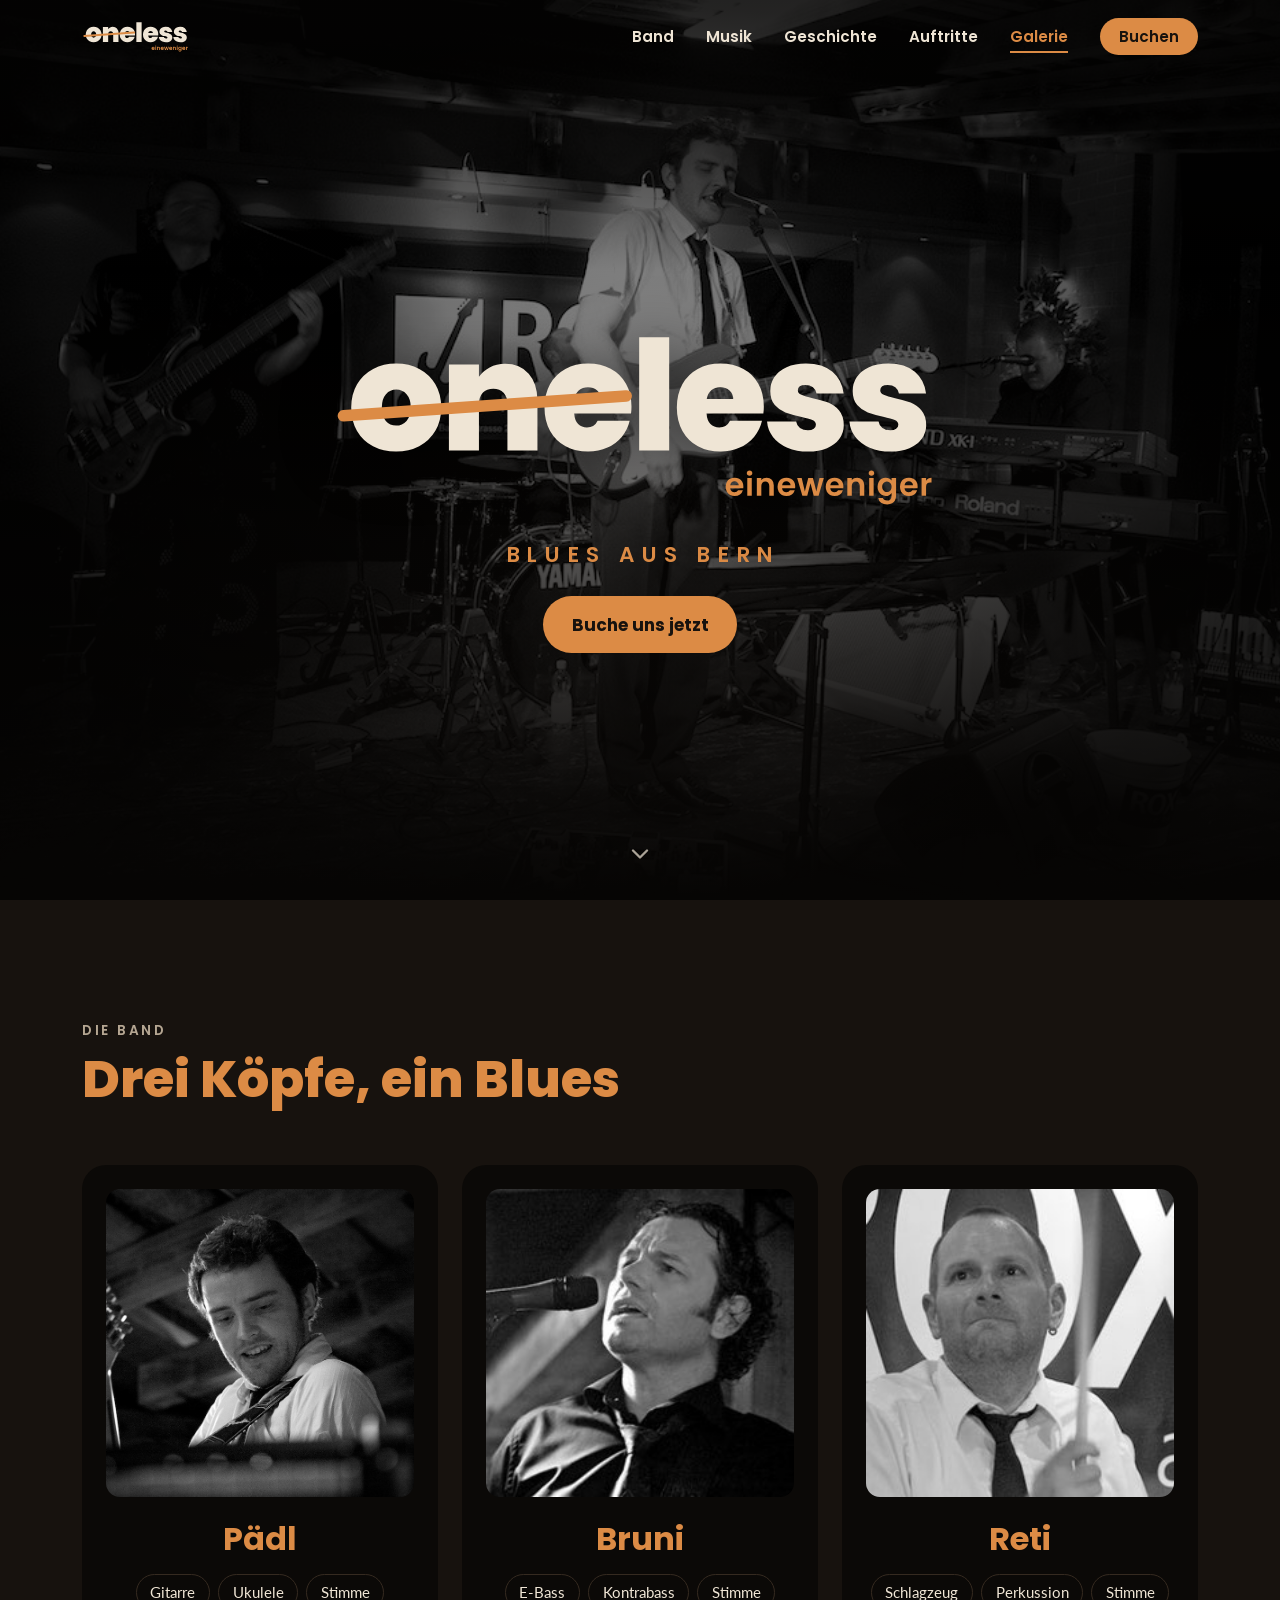
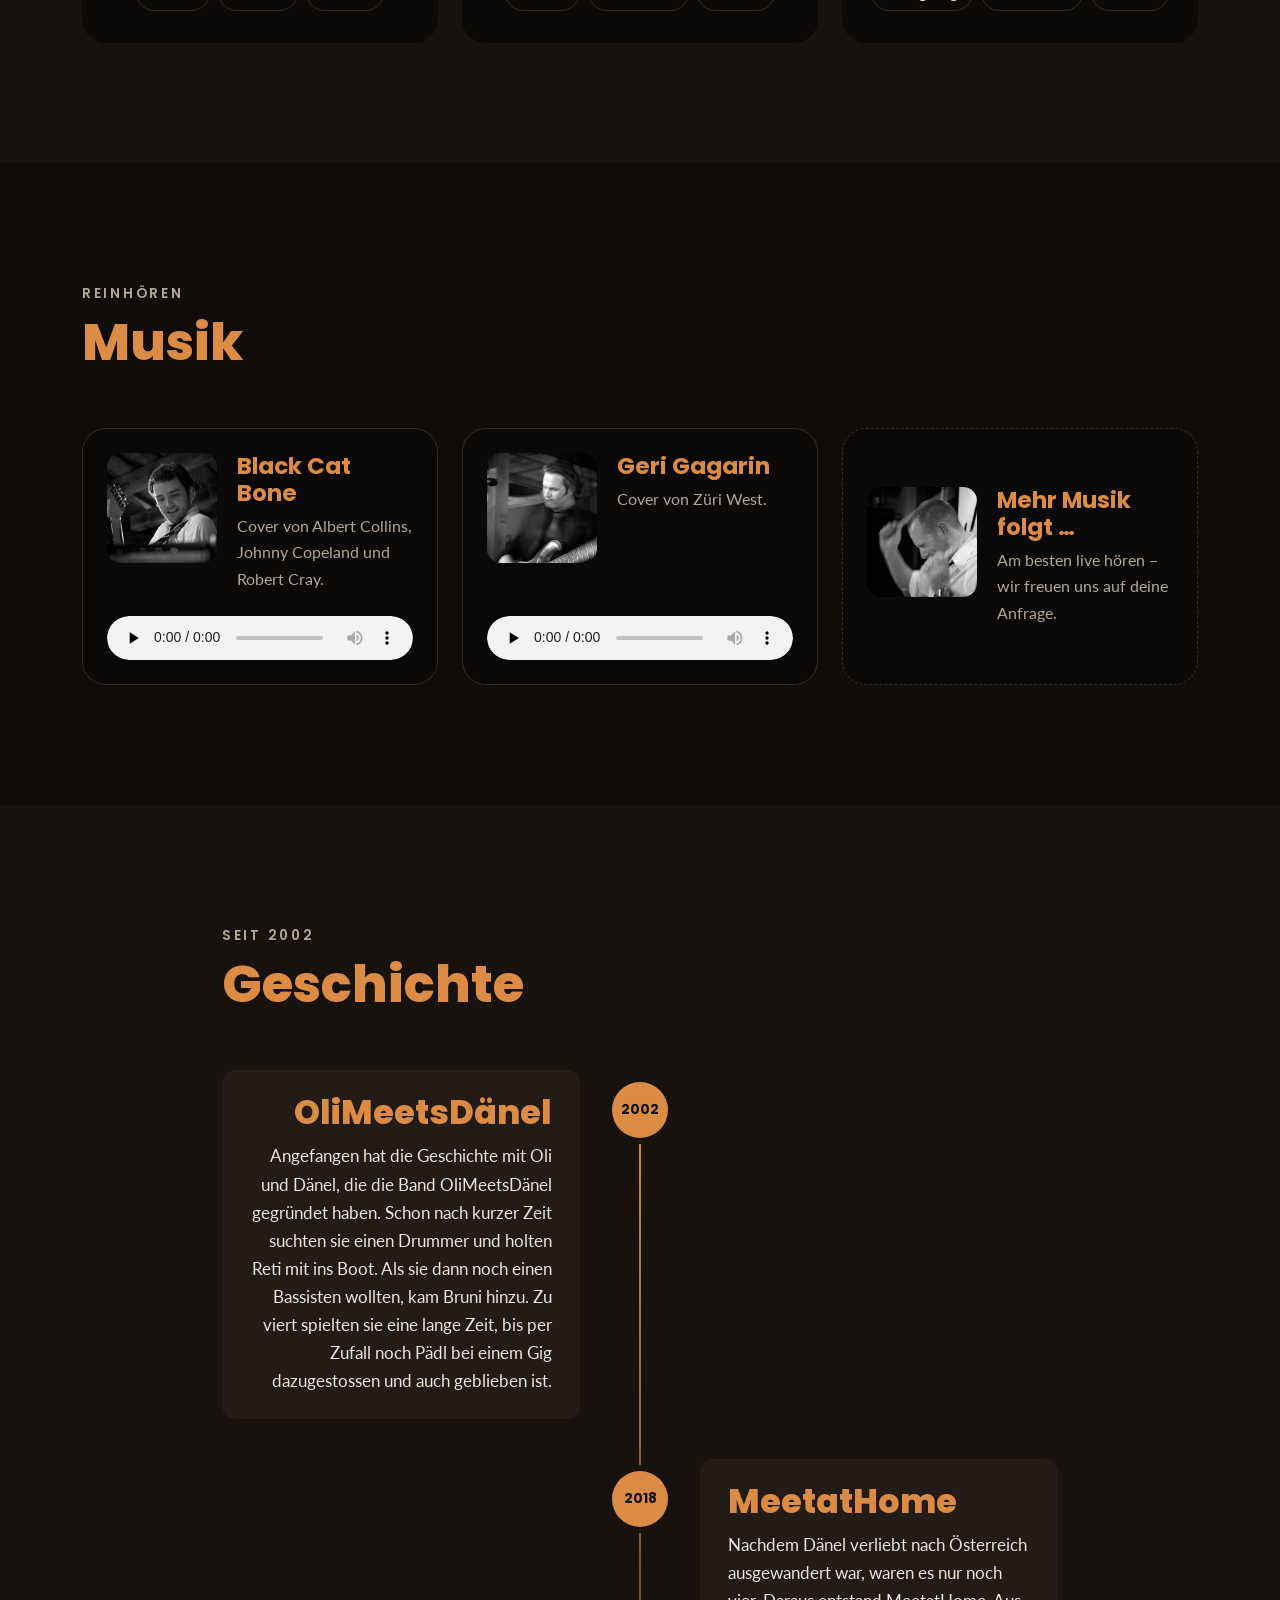
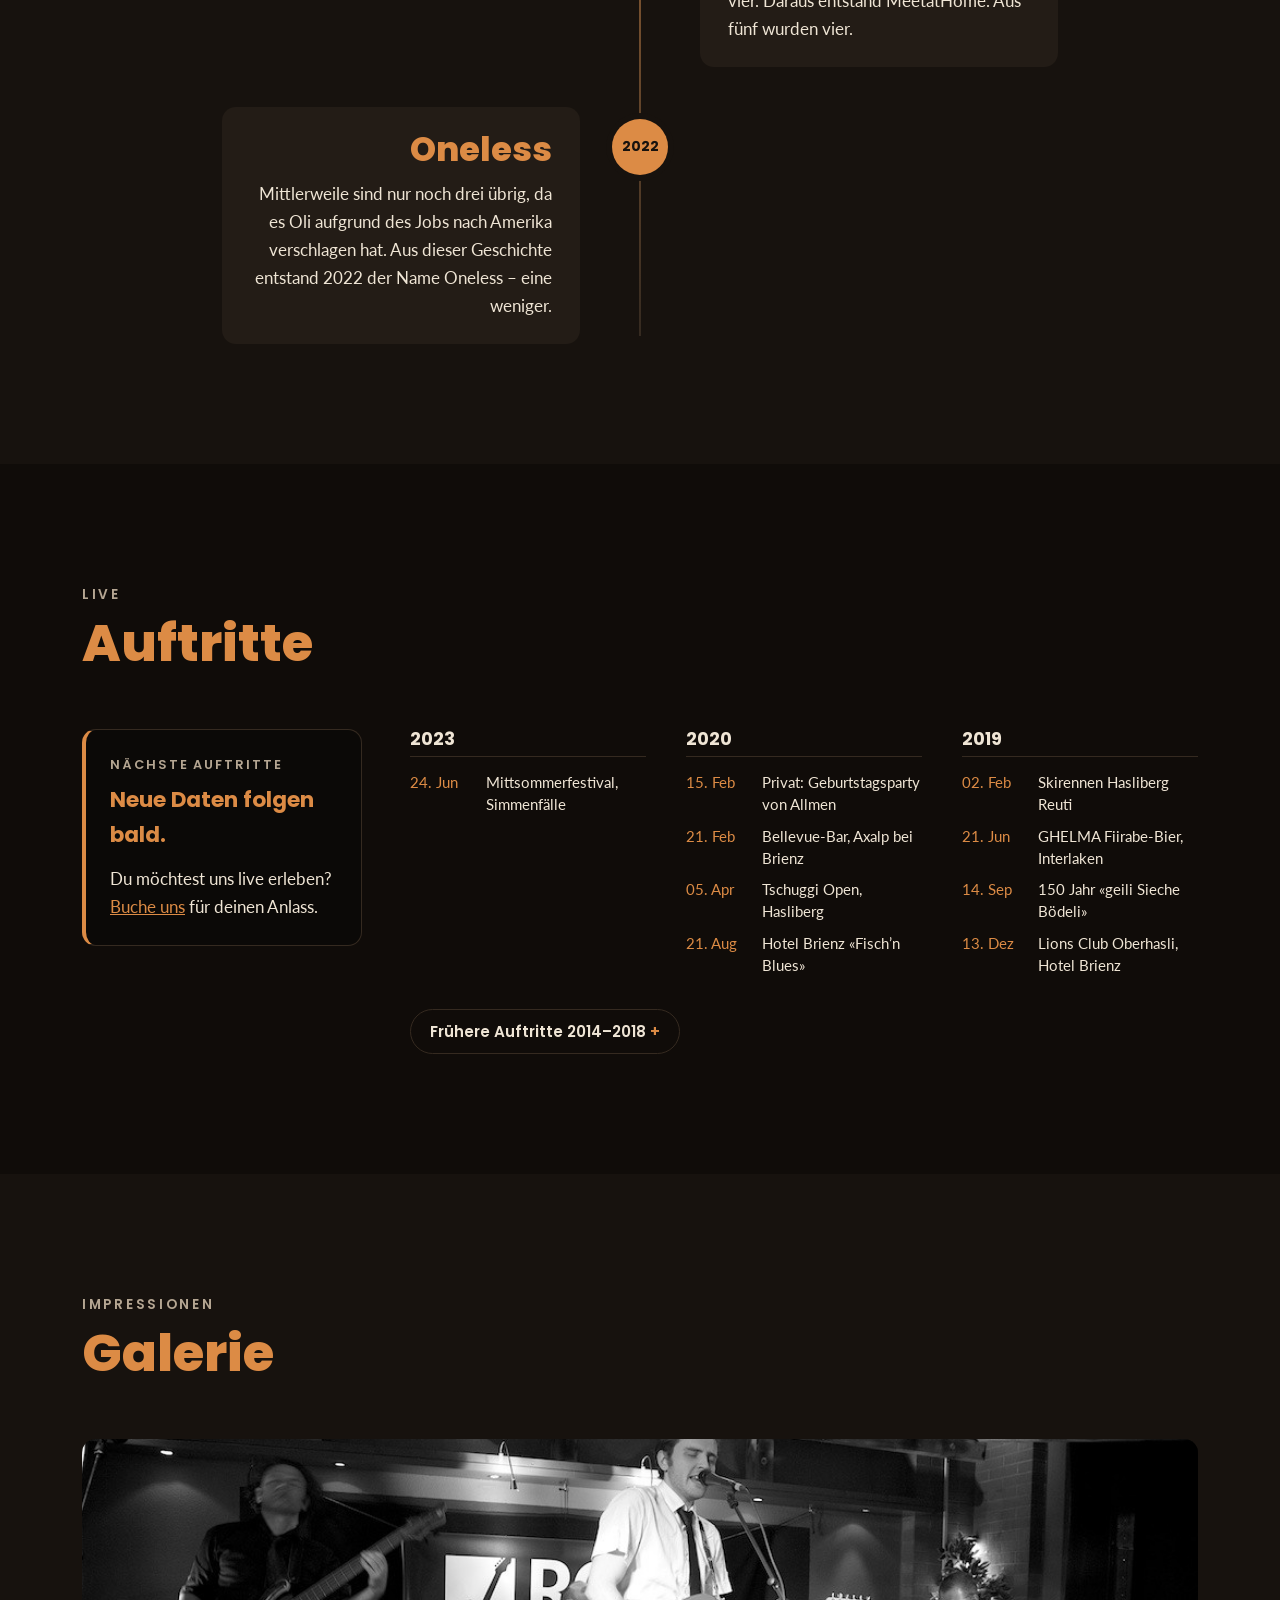
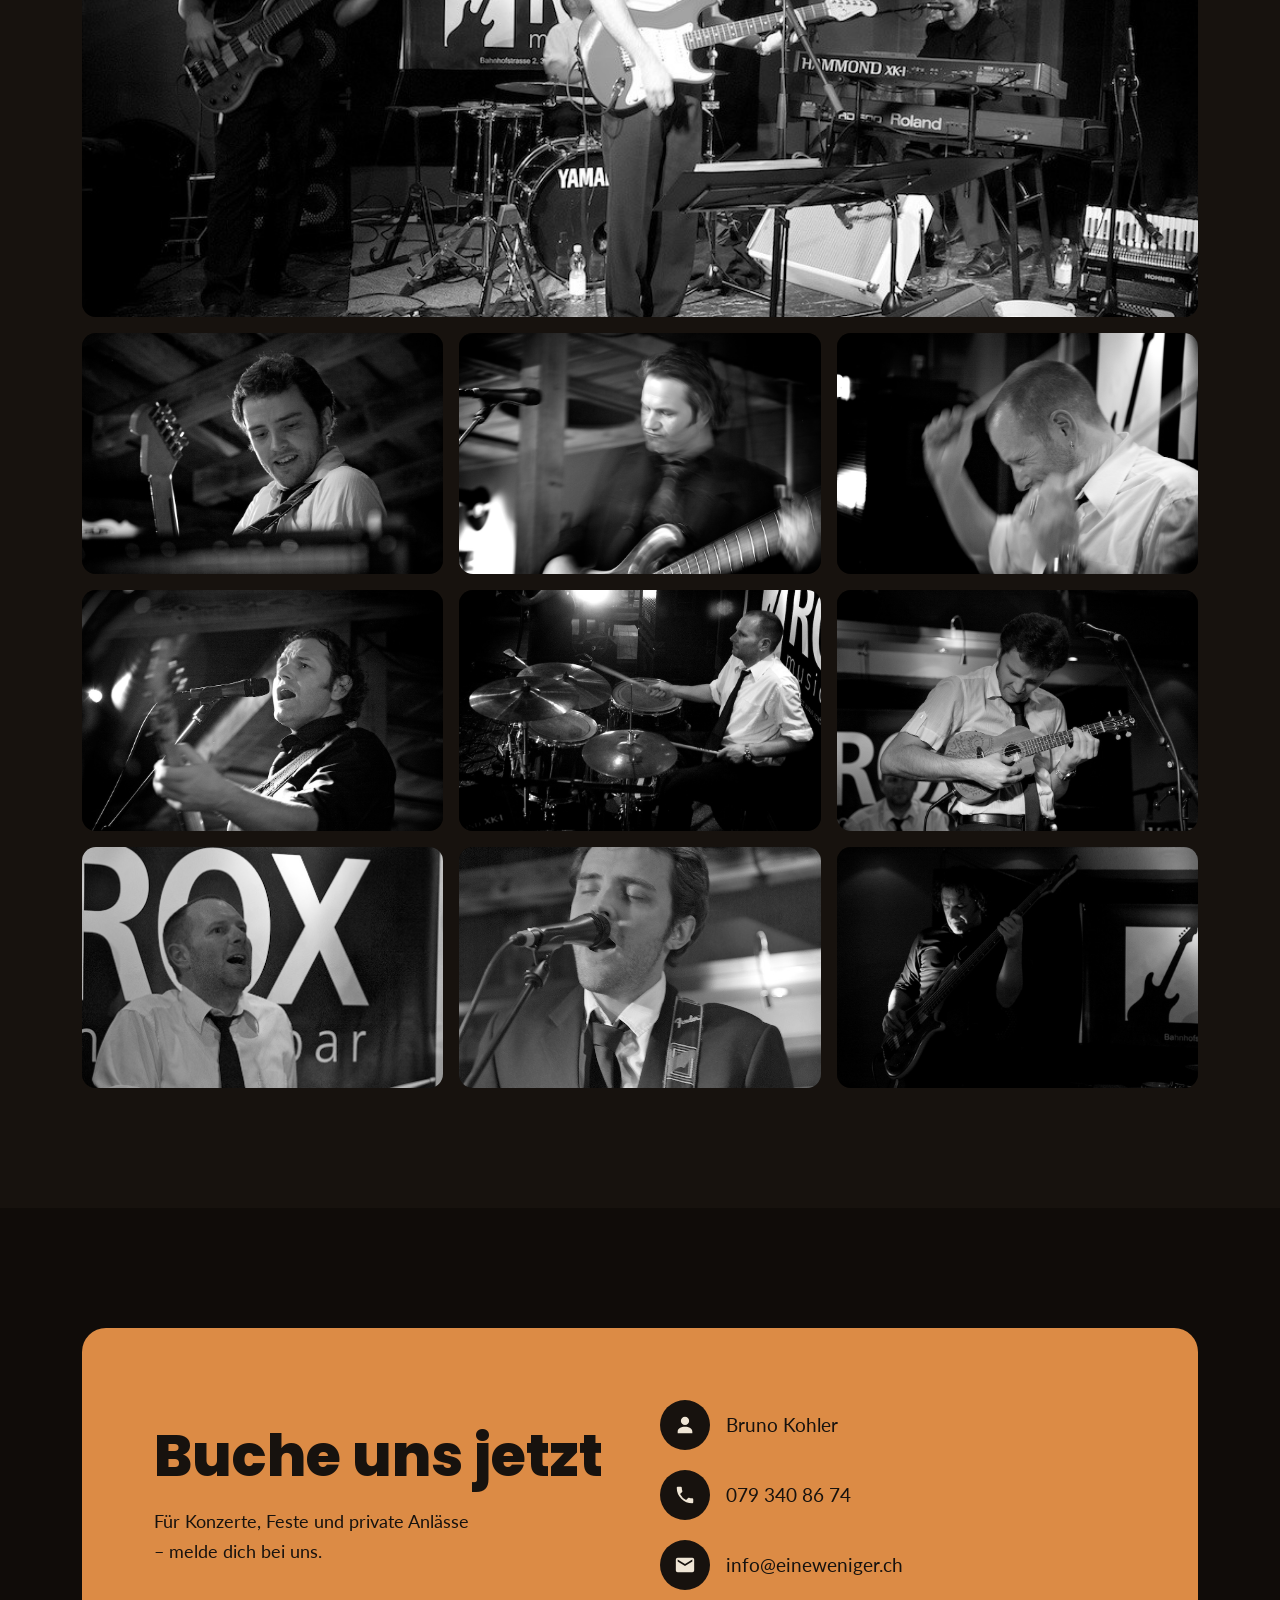
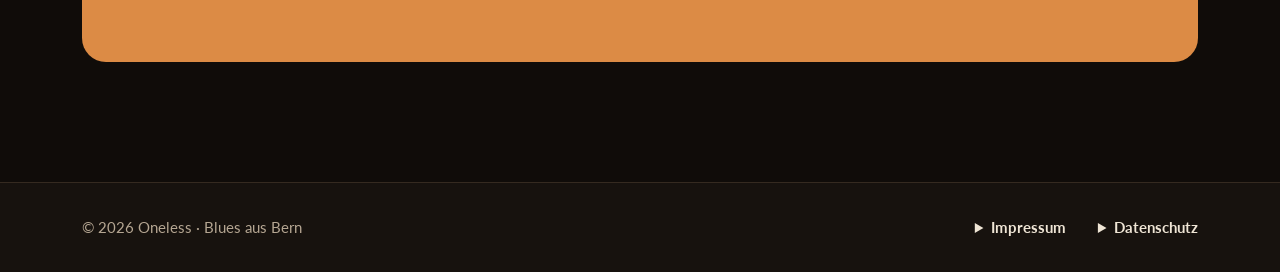
==== index.html @ a75dccfb "V1 new onepager eineweniger.ch website" ====
<!doctype html>
<html lang="de-CH">
<head>
  <meta charset="utf-8">
  <meta name="viewport" content="width=device-width, initial-scale=1">
  <title>Oneless – Bluesband aus Bern</title>
  <meta name="description" content="Oneless ist eine Bluesband aus Bern: Pädl (Gitarre), Bruni (Bass) und Reti (Schlagzeug). Jetzt für Konzerte und Anlässe buchen.">
  <meta name="theme-color" content="#17120e">
  <link rel="canonical" href="https://eineweniger.ch/">
  <link rel="icon" href="favicon.svg" type="image/svg+xml">

  <meta property="og:type" content="website">
  <meta property="og:title" content="Oneless – Bluesband aus Bern">
  <meta property="og:description" content="Blues aus Bern mit Pädl, Bruni und Reti.">
  <meta property="og:url" content="https://eineweniger.ch/">
  <meta property="og:image" content="https://eineweniger.ch/assets/img/band.jpg">
  <meta property="og:locale" content="de_CH">

  <link rel="preconnect" href="https://fonts.googleapis.com">
  <link rel="preconnect" href="https://fonts.gstatic.com" crossorigin>
  <link href="https://fonts.googleapis.com/css2?family=Lato:wght@400;700&family=Poppins:wght@600;700;800&display=swap" rel="stylesheet">
  <link rel="stylesheet" href="assets/css/style.css">
  <script>document.documentElement.classList.add("js")</script>

  <script type="application/ld+json">
  {
    "@context": "https://schema.org",
    "@type": "MusicGroup",
    "name": "Oneless",
    "url": "https://eineweniger.ch/",
    "image": "https://eineweniger.ch/assets/img/band.jpg",
    "genre": "Blues",
    "foundingDate": "2022",
    "foundingLocation": { "@type": "Place", "name": "Bern, Schweiz" },
    "email": "info@eineweniger.ch",
    "telephone": "+41793408674",
    "member": [
      { "@type": "Person", "name": "Pädl" },
      { "@type": "Person", "name": "Bruni" },
      { "@type": "Person", "name": "Reti" }
    ]
  }
  </script>
</head>
<body>
  <a class="skip-link" href="#main">Zum Inhalt springen</a>

  <header class="site-header" id="top">
    <nav class="nav container" aria-label="Hauptnavigation">
      <a class="nav__brand" href="#top" aria-label="Oneless – zum Seitenanfang">
        <img src="assets/img/logo.svg" alt="Oneless" width="850" height="266">
      </a>
      <button class="nav__toggle" type="button" aria-expanded="false" aria-controls="nav-menu">
        <span class="visually-hidden">Menü</span>
        <span class="nav__burger" aria-hidden="true"></span>
      </button>
      <ul class="nav__menu" id="nav-menu">
        <li><a href="#band">Band</a></li>
        <li><a href="#musik">Musik</a></li>
        <li><a href="#geschichte">Geschichte</a></li>
        <li><a href="#auftritte">Auftritte</a></li>
        <li><a href="#galerie">Galerie</a></li>
        <li><a class="nav__cta" href="#kontakt">Buchen</a></li>
      </ul>
    </nav>
  </header>

  <main id="main">
    <!-- Hero -->
    <section class="hero" aria-label="Willkommen">
      <img class="hero__bg" src="assets/img/band.jpg" alt="" width="1024" height="683" fetchpriority="high">
      <div class="hero__content container">
        <h1 class="hero__title">
          <img src="assets/img/logo.svg" alt="Oneless" width="850" height="266">
        </h1>
        <p class="hero__tagline">Blues aus Bern</p>
        <a class="btn" href="#kontakt">Buche uns jetzt</a>
      </div>
      <a class="hero__scroll" href="#band" aria-label="Weiter zur Band">
        <svg viewBox="0 0 24 24" width="28" height="28" aria-hidden="true"><path d="M6 9l6 6 6-6" fill="none" stroke="currentColor" stroke-width="2" stroke-linecap="round" stroke-linejoin="round"/></svg>
      </a>
    </section>

    <!-- Band -->
    <section class="section" id="band">
      <div class="container">
        <p class="eyebrow">Die Band</p>
        <h2 class="section__title">Drei Köpfe, ein Blues</h2>
        <div class="members">
          <article class="member reveal">
            <img src="assets/img/paedl.jpg" alt="Pädl an der Gitarre" width="683" height="683" loading="lazy">
            <div class="member__body">
              <h3>Pädl</h3>
              <ul class="tags">
                <li>Gitarre</li>
                <li>Ukulele</li>
                <li>Stimme</li>
              </ul>
            </div>
          </article>
          <article class="member reveal">
            <img src="assets/img/bruni.jpg" alt="Bruni am Mikrofon" width="230" height="230" loading="lazy">
            <div class="member__body">
              <h3>Bruni</h3>
              <ul class="tags">
                <li>E-Bass</li>
                <li>Kontrabass</li>
                <li>Stimme</li>
              </ul>
            </div>
          </article>
          <article class="member reveal">
            <img src="assets/img/reti.jpg" alt="Reti mit Drumsticks" width="230" height="230" loading="lazy">
            <div class="member__body">
              <h3>Reti</h3>
              <ul class="tags">
                <li>Schlagzeug</li>
                <li>Perkussion</li>
                <li>Stimme</li>
              </ul>
            </div>
          </article>
        </div>
      </div>
    </section>

    <!-- Musik -->
    <section class="section section--alt" id="musik">
      <div class="container">
        <p class="eyebrow">Reinhören</p>
        <h2 class="section__title">Musik</h2>
        <div class="songs">
          <article class="song reveal">
            <div class="song__head">
              <img src="assets/img/paedl-live.jpg" alt="" width="1024" height="683" loading="lazy">
              <div>
                <h3>Black Cat Bone</h3>
                <p>Cover von Albert Collins, Johnny Copeland und Robert Cray.</p>
              </div>
            </div>
            <audio controls preload="none" src="assets/audio/black-cat-bone.mp3">
              Dein Browser unterstützt keine Audio-Wiedergabe.
            </audio>
          </article>
          <article class="song reveal">
            <div class="song__head">
              <img src="assets/img/bruni-live.jpg" alt="" width="1024" height="683" loading="lazy">
              <div>
                <h3>Geri Gagarin</h3>
                <p>Cover von Züri West.</p>
              </div>
            </div>
            <audio controls preload="none" src="assets/audio/geri-gagarin.mp3">
              Dein Browser unterstützt keine Audio-Wiedergabe.
            </audio>
          </article>
          <article class="song song--soon reveal">
            <div class="song__head">
              <img src="assets/img/reti-live.jpg" alt="" width="1024" height="683" loading="lazy">
              <div>
                <h3>Mehr Musik folgt …</h3>
                <p>Am besten live hören – wir freuen uns auf deine Anfrage.</p>
              </div>
            </div>
          </article>
        </div>
      </div>
    </section>

    <!-- Geschichte -->
    <section class="section" id="geschichte">
      <div class="container container--narrow">
        <p class="eyebrow">Seit 2002</p>
        <h2 class="section__title">Geschichte</h2>
        <ol class="timeline">
          <li class="timeline__item reveal">
            <span class="timeline__year">2002</span>
            <div class="timeline__card">
              <h3>OliMeetsDänel</h3>
              <p>Angefangen hat die Geschichte mit Oli und Dänel, die die Band OliMeetsDänel gegründet haben. Schon nach kurzer Zeit suchten sie einen Drummer und holten Reti mit ins Boot. Als sie dann noch einen Bassisten wollten, kam Bruni hinzu. Zu viert spielten sie eine lange Zeit, bis per Zufall noch Pädl bei einem Gig dazugestossen und auch geblieben ist.</p>
            </div>
          </li>
          <li class="timeline__item reveal">
            <span class="timeline__year">2018</span>
            <div class="timeline__card">
              <h3>MeetatHome</h3>
              <p>Nachdem Dänel verliebt nach Österreich ausgewandert war, waren es nur noch vier. Daraus entstand MeetatHome. Aus fünf wurden vier.</p>
            </div>
          </li>
          <li class="timeline__item reveal">
            <span class="timeline__year">2022</span>
            <div class="timeline__card">
              <h3>Oneless</h3>
              <p>Mittlerweile sind nur noch drei übrig, da es Oli aufgrund des Jobs nach Amerika verschlagen hat. Aus dieser Geschichte entstand 2022 der Name Oneless – eine weniger.</p>
            </div>
          </li>
        </ol>
      </div>
    </section>

    <!-- Auftritte -->
    <section class="section section--alt" id="auftritte">
      <div class="container">
        <p class="eyebrow">Live</p>
        <h2 class="section__title">Auftritte</h2>
        <div class="gigs">
          <aside class="gigs__next reveal">
            <p class="gigs__label">Nächste Auftritte</p>
            <p class="gigs__soon">Neue Daten folgen bald.</p>
            <p>Du möchtest uns live erleben? <a href="#kontakt">Buche uns</a> für deinen Anlass.</p>
          </aside>

          <div class="gigs__list">
            <div class="gigs__years reveal">
              <div class="gigs__year">
                <h3>2023</h3>
                <ul>
                  <li><time datetime="2023-06-24">24. Jun</time> Mittsommerfestival, Simmenfälle</li>
                </ul>
              </div>
              <div class="gigs__year">
                <h3>2020</h3>
                <ul>
                  <li><time datetime="2020-02-15">15. Feb</time> Privat: Geburtstagsparty von Allmen</li>
                  <li><time datetime="2020-02-21">21. Feb</time> Bellevue-Bar, Axalp bei Brienz</li>
                  <li><time datetime="2020-04-05">05. Apr</time> Tschuggi Open, Hasliberg</li>
                  <li><time datetime="2020-08-21">21. Aug</time> Hotel Brienz «Fisch’n Blues»</li>
                </ul>
              </div>
              <div class="gigs__year">
                <h3>2019</h3>
                <ul>
                  <li><time datetime="2019-02-02">02. Feb</time> Skirennen Hasliberg Reuti</li>
                  <li><time datetime="2019-06-21">21. Jun</time> GHELMA Fiirabe-Bier, Interlaken</li>
                  <li><time datetime="2019-09-14">14. Sep</time> 150 Jahr «geili Sieche Bödeli»</li>
                  <li><time datetime="2019-12-13">13. Dez</time> Lions Club Oberhasli, Hotel Brienz</li>
                </ul>
              </div>
            </div>

            <details class="gigs__more">
              <summary>Frühere Auftritte 2014–2018</summary>
              <div class="gigs__years">
                <div class="gigs__year">
                  <h3>2018</h3>
                  <ul>
                    <li><time datetime="2018-04-28">28. Apr</time> Skirennen Hasliberg Reuti</li>
                    <li><time datetime="2018-05-01">01. Mai</time> 2 Wochen Marti-Kreuzfahrt durch Europa</li>
                  </ul>
                </div>
                <div class="gigs__year">
                  <h3>2017</h3>
                  <ul>
                    <li><time datetime="2017-05-06">06. Mai</time> Telemark Event, Schilthorn</li>
                    <li><time datetime="2017-06-16">16. Jun</time> Ghelma-Apéro, Interlaken</li>
                    <li><time datetime="2017-08-03">03. Aug</time> Brienzersee Rockfestival</li>
                    <li><time datetime="2017-08-12">12. Aug</time> Badi-Fest Meiringen</li>
                  </ul>
                </div>
                <div class="gigs__year">
                  <h3>2015</h3>
                  <ul>
                    <li><time datetime="2015-06-19">19. Jun</time> Eröffnung Lagerhalle Ghelma, Interlaken</li>
                    <li><time datetime="2015-06-26">26. Jun</time> Wetterhorn, Hasliberg</li>
                  </ul>
                </div>
                <div class="gigs__year">
                  <h3>2014</h3>
                  <ul>
                    <li><time datetime="2014-03-08">08. Mär</time> ROX Bar, Spiez</li>
                    <li><time datetime="2014-03-13">13. Mär</time> Sherlock Lounge, Meiringen</li>
                    <li><time datetime="2014-05-10">10. Mai</time> Eröffnung BBO, Meiringen</li>
                    <li><time datetime="2014-06-05">05. Jun</time> Brasserie, Interlaken</li>
                    <li><time datetime="2014-08-09">09. Aug</time> Alpencamping, Meiringen</li>
                    <li><time datetime="2014-11-08">08. Nov</time> Brüggli-Bar, Thun</li>
                  </ul>
                </div>
              </div>
            </details>
          </div>
        </div>
      </div>
    </section>

    <!-- Galerie -->
    <section class="section" id="galerie">
      <div class="container">
        <p class="eyebrow">Impressionen</p>
        <h2 class="section__title">Galerie</h2>
        <div class="gallery">
          <button class="gallery__item gallery__item--wide reveal" type="button" data-full="assets/img/band.jpg">
            <img src="assets/img/band.jpg" alt="Die Band live auf der Bühne" width="1024" height="683" loading="lazy">
          </button>
          <button class="gallery__item reveal" type="button" data-full="assets/img/paedl-live.jpg">
            <img src="assets/img/paedl-live.jpg" alt="Pädl an der Gitarre" width="1024" height="683" loading="lazy">
          </button>
          <button class="gallery__item reveal" type="button" data-full="assets/img/bruni-live.jpg">
            <img src="assets/img/bruni-live.jpg" alt="Bruni am Bass" width="1024" height="683" loading="lazy">
          </button>
          <button class="gallery__item reveal" type="button" data-full="assets/img/reti-live.jpg">
            <img src="assets/img/reti-live.jpg" alt="Reti am Schlagzeug" width="1024" height="683" loading="lazy">
          </button>
          <button class="gallery__item reveal" type="button" data-full="assets/img/bruni-live-2.jpg">
            <img src="assets/img/bruni-live-2.jpg" alt="Bruni singt und spielt Gitarre" width="1024" height="683" loading="lazy">
          </button>
          <button class="gallery__item reveal" type="button" data-full="assets/img/reti-live-3.jpg">
            <img src="assets/img/reti-live-3.jpg" alt="Reti am Schlagzeug in der ROX Bar" width="1024" height="682" loading="lazy">
          </button>
          <button class="gallery__item reveal" type="button" data-full="assets/img/paedl-ukulele.jpg">
            <img src="assets/img/paedl-ukulele.jpg" alt="Pädl an der Ukulele" width="1024" height="683" loading="lazy">
          </button>
          <button class="gallery__item reveal" type="button" data-full="assets/img/reti-live-2.jpg">
            <img src="assets/img/reti-live-2.jpg" alt="Reti singt hinter dem Schlagzeug" width="733" height="1024" loading="lazy" style="object-position: center 30%">
          </button>
          <button class="gallery__item reveal" type="button" data-full="assets/img/paedl-live-2.jpg">
            <img src="assets/img/paedl-live-2.jpg" alt="Pädl singt mit E-Gitarre" width="683" height="1024" loading="lazy" style="object-position: center 18%">
          </button>
          <button class="gallery__item reveal" type="button" data-full="assets/img/bruni-live-3.jpg">
            <img src="assets/img/bruni-live-3.jpg" alt="Bruni am Mikrofon" width="1024" height="683" loading="lazy">
          </button>
        </div>
      </div>
    </section>

    <!-- Kontakt -->
    <section class="section section--alt" id="kontakt">
      <div class="container">
        <div class="contact reveal">
          <div>
            <h2 class="contact__title">Buche uns jetzt</h2>
            <p class="contact__lead">Für Konzerte, Feste und private Anlässe – melde dich bei uns.</p>
          </div>
          <ul class="contact__list">
            <li>
              <span class="contact__icon" aria-hidden="true">
                <svg viewBox="0 0 24 24" width="22" height="22"><path fill="currentColor" d="M12 12a4.5 4.5 0 1 0 0-9 4.5 4.5 0 0 0 0 9Zm0 2c-4.4 0-8 2.2-8 5v2h16v-2c0-2.8-3.6-5-8-5Z"/></svg>
              </span>
              <span>Bruno Kohler</span>
            </li>
            <li>
              <span class="contact__icon" aria-hidden="true">
                <svg viewBox="0 0 24 24" width="22" height="22"><path fill="currentColor" d="M6.6 10.8a15.1 15.1 0 0 0 6.6 6.6l2.2-2.2c.3-.3.7-.4 1-.2 1.1.4 2.3.6 3.6.6.6 0 1 .4 1 1V20c0 .6-.4 1-1 1A17 17 0 0 1 3 4c0-.6.4-1 1-1h3.5c.6 0 1 .4 1 1 0 1.3.2 2.5.6 3.6.1.3 0 .7-.2 1l-2.3 2.2Z"/></svg>
              </span>
              <a href="tel:+41793408674">079 340 86 74</a>
            </li>
            <li>
              <span class="contact__icon" aria-hidden="true">
                <svg viewBox="0 0 24 24" width="22" height="22"><path fill="currentColor" d="M20 4H4a2 2 0 0 0-2 2v12a2 2 0 0 0 2 2h16a2 2 0 0 0 2-2V6a2 2 0 0 0-2-2Zm0 4.2-8 5-8-5V6l8 5 8-5v2.2Z"/></svg>
              </span>
              <a href="mailto:info@eineweniger.ch">info@eineweniger.ch</a>
            </li>
          </ul>
        </div>
      </div>
    </section>
  </main>

  <footer class="site-footer">
    <div class="container footer__inner">
      <p>© <span data-year>2026</span> Oneless · Blues aus Bern</p>
      <div class="legal">
        <details class="imprint" id="impressum">
          <summary>Impressum</summary>
          <address>
            <strong>Verantwortliche Instanz:</strong><br>
            Bruno Kohler<br>
            Lenkstrasse 34<br>
            3775 Lenk<br>
            Schweiz<br>
            <a href="mailto:admin@eineweniger.ch">admin@eineweniger.ch</a>
          </address>
        </details>
        <details class="imprint privacy" id="datenschutz">
          <summary>Datenschutz</summary>
          <div class="privacy__body">
            <h3>Allgemeines / Einleitung</h3>
            <p>Gestützt auf Artikel 13 der Schweizerischen Bundesverfassung und die datenschutzrechtlichen Bestimmungen des Bundes (Datenschutzgesetz, DSG) hat jede Person Anspruch auf Schutz ihrer Privatsphäre sowie auf Schutz vor Missbrauch ihrer persönlichen Daten. Die Betreiber dieser Seiten nehmen den Schutz Ihrer persönlichen Daten sehr ernst. Wir behandeln Ihre personenbezogenen Daten vertraulich und entsprechend der gesetzlichen Datenschutzvorschriften sowie dieser Datenschutzerklärung. In Zusammenarbeit mit unseren Hosting-Providern bemühen wir uns, die Datenbanken so gut wie möglich vor unberechtigtem Zugriff, Verlust, Missbrauch oder Verfälschung zu schützen. Wir weisen darauf hin, dass die Datenübertragung im Internet (z.B. bei der Kommunikation per E-Mail) Sicherheitslücken aufweisen kann. Ein lückenloser Schutz der Daten vor dem Zugriff durch Dritte ist nicht möglich. Durch die Nutzung dieser Website erklären Sie sich mit der Erhebung, Verarbeitung und Nutzung von Daten gemäss der nachfolgenden Beschreibung einverstanden. Diese Website kann grundsätzlich ohne Registrierung besucht werden. Daten wie aufgerufene Seiten oder Namen von aufgerufenen Dateien, Datum und Uhrzeit werden zu statistischen Zwecken auf dem Server gespeichert, ohne dass diese Daten unmittelbar auf Ihre Person bezogen werden. Soweit auf unseren Seiten personenbezogene Daten (beispielsweise Name, Anschrift oder eMail-Adressen) erhoben werden, erfolgt dies, soweit möglich, stets auf freiwilliger Basis. Diese Daten werden ohne Ihre ausdrückliche Zustimmung nicht an Dritte weitergegeben.</p>

            <h3>Mit SSL/TLS-Verschlüsselung</h3>
            <p>Diese Website verwendet aus Sicherheitsgründen und zum Schutz der Übertragung vertraulicher Inhalte, wie z.B. Anfragen, die Sie an uns als Seitenbetreiber senden, eine SSL/TLS-Verschlüsselung. Eine verschlüsselte Verbindung erkennen Sie daran, dass die Adresszeile des Browsers von «http://» auf «https://» wechselt und an dem Schloss-Symbol in Ihrer Browserzeile. Wenn die SSL- oder TLS-Verschlüsselung aktiviert ist, können die Daten, die Sie an uns übermitteln, nicht von Dritten gelesen werden.</p>

            <h3>Server-Log-Dateien</h3>
            <p>Der Provider dieser Website erhebt und speichert automatisch Informationen in so genannten Server-Log-Dateien, die Ihr Browser automatisch an uns übermittelt. Dies sind:</p>
            <ul>
              <li>Browsertyp und Browserversion</li>
              <li>Verwendetes Betriebssystem</li>
              <li>Referrer URL</li>
              <li>Hostname des zugreifenden Rechners</li>
              <li>Zeitpunkt der Serveranfrage</li>
            </ul>
            <p>Diese Daten sind nicht bestimmten Personen zuordenbar. Eine Zusammenführung dieser Daten mit anderen Datenquellen wird nicht vorgenommen. Wir behalten uns vor, diese Daten nachträglich zu prüfen, wenn uns konkrete Anhaltspunkte für eine rechtswidrige Nutzung bekannt werden.</p>

            <h3>Dienste von Drittanbietern</h3>
            <p>Diese Website kann Google Maps zur Einbettung von Karten, Google Invisible reCAPTCHA zum Schutz vor Bots und Spam und YouTube zur Einbettung von Videos nutzen. Diese Dienste der amerikanischen Google LLC verwenden u.a. Cookies, wodurch Daten an Google in die USA übertragen werden, wobei wir davon ausgehen, dass in diesem Zusammenhang allein durch die Nutzung unserer Website kein personenbezogenes Tracking stattfindet. Google hat sich verpflichtet, einen angemessenen Datenschutz gemäss dem US-amerikanisch-europäischen und dem US-amerikanisch-schweizerischen Privacy Shield zu gewährleisten. Weitere Informationen finden Sie in den Datenschutzbestimmungen von Google.</p>

            <h3>Rechte der betroffenen Person</h3>
            <h4>Recht auf Bestätigung</h4>
            <p>Jede betroffene Person hat das Recht, vom Betreiber der Website eine Bestätigung darüber zu verlangen, ob sie betreffende personenbezogene Daten verarbeitet werden. Wenn Sie dieses Bestätigungsrecht ausüben möchten, können Sie sich jederzeit an den Datenschutzbeauftragten wenden.</p>

            <h4>Auskunftsrecht</h4>
            <p>Jede von der Verarbeitung personenbezogener Daten betroffene Person hat das Recht, vom Betreiber dieser Website jederzeit unentgeltlich Auskunft über die zu ihrer Person gespeicherten Daten und eine Kopie dieser Auskunft zu erhalten. Darüber hinaus kann ggf. Auskunft über Folgendes erteilt werden:</p>
            <ul>
              <li>Zwecke der Verarbeitung</li>
              <li>Kategorien der verarbeiteten personenbezogenen Daten</li>
              <li>Empfänger, an die die personenbezogenen Daten weitergegeben wurden oder werden</li>
              <li>wenn möglich, die geplante Dauer der Speicherung der personenbezogenen Daten oder, falls dies nicht möglich ist, die Kriterien für die Festlegung dieser Dauer</li>
              <li>das Bestehen eines Rechts auf Berichtigung oder Löschung der sie betreffenden personenbezogenen Daten oder auf Einschränkung der Verarbeitung durch den für die Verarbeitung Verantwortlichen oder ein Recht auf Widerspruch gegen eine solche Verarbeitung</li>
              <li>das Bestehen eines Beschwerderechts bei einer Aufsichtsbehörde</li>
              <li>wenn die personenbezogenen Daten nicht bei der betroffenen Person erhoben werden: Alle verfügbaren Informationen über die Herkunft der Daten.</li>
            </ul>
            <p>Ausserdem hat die betroffene Person das Recht, darüber informiert zu werden, ob personenbezogene Daten in ein Drittland oder an eine internationale Organisation übermittelt worden sind. Ist dies der Fall, so hat die betroffene Person ausserdem das Recht, Auskunft über die geeigneten Garantien im Zusammenhang mit der Übermittlung zu erhalten.</p>
            <p>Wenn Sie von diesem Auskunftsrecht Gebrauch machen möchten, können Sie sich jederzeit an unseren Datenschutzbeauftragten wenden.</p>

            <h4>Recht auf Berichtigung</h4>
            <p>Jede von der Verarbeitung personenbezogener Daten betroffene Person hat das Recht, die unverzügliche Berichtigung sie betreffender unrichtiger personenbezogener Daten zu verlangen. Darüber hinaus hat die betroffene Person das Recht, unter Berücksichtigung der Zwecke der Verarbeitung, die Vervollständigung unvollständiger personenbezogener Daten – auch mittels einer ergänzenden Erklärung – zu verlangen.</p>
            <p>Wenn Sie dieses Recht auf Berichtigung ausüben möchten, können Sie sich jederzeit an unseren Datenschutzbeauftragten wenden.</p>

            <h4>Recht auf Löschung (Recht auf Vergessenwerden)</h4>
            <p>Jede von der Verarbeitung personenbezogener Daten betroffene Person hat das Recht, von dem für die Verarbeitung Verantwortlichen dieser Website die unverzügliche Löschung der sie betreffenden personenbezogenen Daten zu verlangen, sofern einer der folgenden Gründe zutrifft und die Verarbeitung nicht mehr erforderlich ist:</p>
            <ul>
              <li>Die personenbezogenen Daten wurden für Zwecke erhoben oder auf sonstige Weise verarbeitet, für die sie nicht mehr erforderlich sind.</li>
              <li>Die betroffene Person widerruft die Einwilligung, auf der die Verarbeitung beruhte, und es gibt keine andere Rechtsgrundlage für die Verarbeitung</li>
              <li>Die betroffene Person legt aus Gründen, die sich aus ihrer besonderen Situation ergeben, Widerspruch gegen die Verarbeitung ein, und es liegen keine vorrangigen berechtigten Gründe für die Verarbeitung vor, oder die betroffene Person legt im Falle von Direktwerbung und damit verbundenem Profiling Widerspruch gegen die Verarbeitung ein</li>
              <li>Die personenbezogenen Daten wurden unrechtmässig verarbeitet</li>
              <li>Die Löschung der personenbezogenen Daten ist zur Erfüllung einer rechtlichen Verpflichtung nach dem Unionsrecht oder dem Recht der Mitgliedstaaten erforderlich, dem der für die Verarbeitung Verantwortliche unterliegt</li>
              <li>Die personenbezogenen Daten wurden in Bezug auf angebotene Dienste der Informationsgesellschaft erhoben, die direkt an ein Kind gerichtet sind</li>
            </ul>
            <p>Wenn einer der oben genannten Gründe zutrifft und Sie die Löschung von personenbezogenen Daten, die beim Betreiber dieser Website gespeichert sind, veranlassen möchten, können Sie sich jederzeit an unseren Datenschutzbeauftragten wenden. Der Datenschutzbeauftragte dieser Website wird veranlassen, dass dem Löschverlangen unverzüglich nachgekommen wird.</p>

            <h4>Recht auf Einschränkung der Verarbeitung</h4>
            <p>Jede von der Verarbeitung personenbezogener Daten betroffene Person hat das Recht, von dem für die Verarbeitung Verantwortlichen dieser Website die Einschränkung der Verarbeitung zu verlangen, wenn eine der folgenden Bedingungen erfüllt ist:</p>
            <ul>
              <li>Die Richtigkeit der personenbezogenen Daten wird von der betroffenen Person bestritten, und zwar für einen Zeitraum, der es dem für die Verarbeitung Verantwortlichen ermöglicht, die Richtigkeit der personenbezogenen Daten zu überprüfen</li>
              <li>Die Verarbeitung ist unrechtmässig, die betroffene Person legt Widerspruch gegen die Löschung der personenbezogenen Daten ein und verlangt stattdessen die Einschränkung der Nutzung der personenbezogenen Daten</li>
              <li>Der für die Verarbeitung Verantwortliche benötigt die personenbezogenen Daten nicht mehr für die Zwecke der Verarbeitung, die betroffene Person benötigt sie jedoch für die Geltendmachung, Ausübung oder Verteidigung von Rechtsansprüchen</li>
              <li>Die betroffene Person hat aus Gründen, die sich aus ihrer besonderen Situation ergeben, Widerspruch gegen die Verarbeitung eingelegt, und es steht noch nicht fest, ob die berechtigten Interessen des Verantwortlichen gegenüber denen der betroffenen Person überwiegen</li>
            </ul>
            <p>Wenn eine der vorgenannten Voraussetzungen gegeben ist, können Sie sich jederzeit an unseren Datenschutzbeauftragten wenden, um die Einschränkung der Verarbeitung personenbezogener Daten beim Betreiber dieser Website zu verlangen. Der Datenschutzbeauftragte dieser Website wird die Einschränkung der Verarbeitung veranlassen.</p>

            <h4>Recht auf Datenübertragbarkeit</h4>
            <p>Jede von der Verarbeitung personenbezogener Daten betroffene Person hat das Recht, die sie betreffenden personenbezogenen Daten in einem strukturierten, gängigen und maschinenlesbaren Format zu erhalten. Darüber hinaus hat die betroffene Person das Recht, zu erwirken, dass die personenbezogenen Daten direkt von einem für die Verarbeitung Verantwortlichen an einen anderen für die Verarbeitung Verantwortlichen übermittelt werden, sofern dies technisch machbar ist und sofern dadurch nicht die Rechte und Freiheiten anderer Personen beeinträchtigt werden.</p>
            <p>Um das Recht auf Datenübertragbarkeit geltend zu machen, können Sie sich jederzeit an den vom Betreiber dieser Website benannten Datenschutzbeauftragten wenden.</p>

            <h4>Widerspruchsrecht</h4>
            <p>Jede von der Verarbeitung personenbezogener Daten betroffene Person hat das Recht, aus Gründen, die sich aus ihrer besonderen Situation ergeben, jederzeit gegen die Verarbeitung sie betreffender personenbezogener Daten Widerspruch einzulegen.</p>
            <p>Der Betreiber dieser Website wird die personenbezogenen Daten im Falle des Widerspruchs nicht mehr verarbeiten, es sei denn, wir können zwingende schutzwürdige Gründe für die Verarbeitung nachweisen, die die Interessen, Rechte und Freiheiten der betroffenen Person überwiegen, oder die Verarbeitung dient der Geltendmachung, Ausübung oder Verteidigung von Rechtsansprüchen.</p>
            <p>Um von Ihrem Widerspruchsrecht Gebrauch zu machen, können Sie sich direkt an den Datenschutzbeauftragten dieser Website wenden.</p>

            <h4>Recht auf Widerruf einer datenschutzrechtlichen Einwilligung</h4>
            <p>Jede von der Verarbeitung personenbezogener Daten betroffene Person hat das Recht, eine erteilte Einwilligung in die Verarbeitung personenbezogener Daten jederzeit zu widerrufen.</p>
            <p>Wenn Sie von Ihrem Recht auf Widerruf einer Einwilligung Gebrauch machen möchten, können Sie sich jederzeit an unseren Datenschutzbeauftragten wenden.</p>

            <h3>Urheberrechte</h3>
            <p>Das Urheberrecht und alle anderen Rechte an den Inhalten, Bildern, Fotos oder sonstigen Dateien auf der Website gehören ausschliesslich dem Betreiber dieser Website oder den namentlich genannten Rechteinhabern. Für die Vervielfältigung sämtlicher Dateien muss vorab die schriftliche Zustimmung der Urheberrechtsinhaber eingeholt werden.</p>
            <p>Wer ohne Zustimmung der jeweiligen Urheberrechtsinhaber eine Urheberrechtsverletzung begeht, kann sich strafbar machen und unter Umständen Schadenersatzansprüche geltend machen.</p>

            <h3>Haftungsausschluss</h3>
            <p>Alle Angaben auf unserer Website wurden sorgfältig geprüft. Wir sind bemüht, dafür Sorge zu tragen, dass die von uns bereitgestellten Informationen aktuell, richtig und vollständig sind. Dennoch ist das Auftreten von Fehlern nicht völlig auszuschliessen, so dass wir für die Vollständigkeit, Richtigkeit und Aktualität der Informationen, auch journalistisch-redaktioneller Art, keine Gewähr übernehmen können. Haftungsansprüche, die sich auf Schäden materieller oder ideeller Art beziehen, welche durch die Nutzung oder Nichtnutzung der dargebotenen Informationen bzw. durch die Nutzung fehlerhafter und unvollständiger Informationen verursacht wurden, sind grundsätzlich ausgeschlossen.</p>
            <p>Der Herausgeber kann Texte nach eigenem Ermessen und ohne vorherige Ankündigung ändern oder löschen und ist nicht dazu verpflichtet, die Inhalte dieser Website zu aktualisieren. Die Nutzung dieser Website bzw. der Zugang zu ihr erfolgt auf eigenes Risiko des Besuchers. Der Herausgeber, seine Kunden oder Partner sind nicht verantwortlich für Schäden, wie z.B. direkte, indirekte, zufällige oder Folgeschäden, die angeblich durch den Besuch dieser Website verursacht wurden und übernehmen folglich keine Haftung für solche Schäden.</p>
            <p>Der Herausgeber übernimmt auch keine Verantwortung oder Haftung für den Inhalt und die Verfügbarkeit von Websites Dritter, die über externe Links von dieser Website aus erreicht werden können. Für den Inhalt der verlinkten Seiten sind ausschliesslich deren Betreiber verantwortlich. Der Herausgeber distanziert sich daher ausdrücklich von allen fremden Inhalten, die möglicherweise straf- oder haftungsrechtlich relevant sind oder gegen die guten Sitten verstossen.</p>

            <h3>Audio- und Videokonferenzen</h3>
            <p>Wir nutzen Audio- und Videokonferenzdienste, um mit unseren Nutzern und anderen zu kommunizieren. Insbesondere können wir damit Audio- und Videokonferenzen, virtuelle Meetings und Schulungen wie Webinare durchführen. Wir nutzen nur Dienste, für die ein angemessenes Datenschutzniveau gewährleistet ist. Neben dieser Datenschutzerklärung gelten auch die Geschäftsbedingungen der genutzten Dienste, wie z.B. Nutzungsbedingungen oder Datenschutzerklärungen. Insbesondere nutzen wir Zoom, einen Dienst der amerikanischen Zoom Video Communications Inc. Zoom gewährt auch den Nutzern in der Schweiz die Rechte nach der europäischen Datenschutzgrundverordnung (GDPR). Weitere Informationen zu Art, Umfang und Zweck der Datenverarbeitung finden Sie in den Datenschutzrichtlinien und auf der Seite «Rechtliche Bestimmungen und Datenschutz» von Zoom jeweils.</p>

            <h3>YouTube</h3>
            <p>Auf dieser Website sind Funktionen des Dienstes «YouTube» integriert. «YouTube» ist Eigentum von Google Ireland Limited, einem nach irischem Recht gegründeten und betriebenen Unternehmen mit Sitz in Gordon House, Barrow Street, Dublin 4, Irland, das die Dienste im Europäischen Wirtschaftsraum und in der Schweiz betreibt.</p>
            <p>Ihre rechtliche Vereinbarung mit «YouTube» besteht aus den Bedingungen, die Sie unter dem folgenden Link finden: <a href="https://www.youtube.com/static?gl=de&amp;template=terms&amp;hl=de" rel="noopener" target="_blank">https://www.youtube.com/static?gl=de&amp;template=terms&amp;hl=de</a>. Diese Bedingungen stellen eine rechtsverbindliche Vereinbarung zwischen Ihnen und «YouTube» bezüglich Ihrer Nutzung der Dienste dar. In den Datenschutzbestimmungen von Google wird erläutert, wie «YouTube» Ihre persönlichen Daten behandelt und schützt, wenn Sie den Dienst nutzen.</p>

            <h3>Haftungsausschluss</h3>
            <p>Der Autor übernimmt keine Gewähr für die Richtigkeit, Genauigkeit, Aktualität, Zuverlässigkeit und Vollständigkeit der Informationen.</p>
            <p>Haftungsansprüche gegen den Autor wegen Schäden materieller oder immaterieller Art, die aus dem Zugriff oder der Nutzung bzw. Nichtnutzung der veröffentlichten Informationen, durch Missbrauch der Verbindung oder durch technische Störungen entstanden sind, werden ausgeschlossen.</p>
            <p>Alle Angebote sind freibleibend. Der Autor behält es sich ausdrücklich vor, Teile der Seiten oder das gesamte Angebot ohne gesonderte Ankündigung zu verändern, zu ergänzen, zu löschen oder die Veröffentlichung zeitweise oder endgültig einzustellen.</p>

            <p class="privacy__source">Quelle: BrainBox Solutions</p>
          </div>
        </details>
      </div>
    </div>
  </footer>

  <dialog class="lightbox" aria-label="Bildansicht">
    <button class="lightbox__close" type="button" aria-label="Schliessen">&times;</button>
    <img src="" alt="">
  </dialog>

  <script src="assets/js/main.js" defer></script>
</body>
</html>
---- assets/css/style.css ----
/* ==========================================================================
   Oneless – Bluesband aus Bern
   ========================================================================== */

:root {
  --bg: #17120e;
  --bg-alt: #100c09;
  --surface: #0b0907;
  --surface-2: #231c16;
  --line: #352a20;
  --accent: #dc8b45;
  --accent-ink: #17120e;
  --text: #efe5d5;
  --muted: #b5a692;

  --font-head: "Poppins", system-ui, sans-serif;
  --font-body: "Lato", system-ui, sans-serif;

  --radius: 24px;
  --radius-sm: 14px;
  --header-h: 72px;
  --gutter: clamp(16px, 4vw, 32px);
}

/* Reset ------------------------------------------------------------------ */
*, *::before, *::after { box-sizing: border-box; }
html { scroll-behavior: smooth; -webkit-text-size-adjust: 100%; }
body {
  margin: 0;
  background: var(--bg);
  color: var(--text);
  font-family: var(--font-body);
  font-size: 1.0625rem;
  line-height: 1.65;
  -webkit-font-smoothing: antialiased;
  overflow-x: hidden;
}
img { display: block; max-width: 100%; height: auto; }
a { color: inherit; }
h1, h2, h3 { font-family: var(--font-head); line-height: 1.15; margin: 0; }
p { margin: 0; }
ul, ol { margin: 0; padding: 0; list-style: none; }
button { font: inherit; color: inherit; }

:focus-visible { outline: 3px solid var(--accent); outline-offset: 3px; border-radius: 4px; }

.visually-hidden {
  position: absolute; width: 1px; height: 1px; overflow: hidden;
  clip: rect(0 0 0 0); white-space: nowrap;
}
.skip-link {
  position: fixed; top: 8px; left: 8px; z-index: 100;
  padding: .6rem 1rem; background: var(--accent); color: var(--accent-ink);
  font-weight: 700; border-radius: 8px; transform: translateY(-150%);
  transition: transform .2s;
}
.skip-link:focus { transform: none; }

.container { width: 100%; max-width: 1180px; margin-inline: auto; padding-inline: var(--gutter); }
.container--narrow { max-width: 900px; }

/* Buttons ---------------------------------------------------------------- */
.btn {
  display: inline-block;
  padding: .9rem 1.8rem;
  background: var(--accent);
  color: var(--accent-ink);
  font-family: var(--font-head);
  font-weight: 700;
  text-decoration: none;
  border-radius: 999px;
  transition: transform .2s, box-shadow .2s;
}
.btn:hover { transform: translateY(-2px); box-shadow: 0 10px 30px rgba(220, 139, 69, .3); }

/* Header / Navigation ---------------------------------------------------- */
.site-header {
  position: fixed; inset: 0 0 auto; z-index: 50;
  height: var(--header-h);
  transition: background-color .3s, box-shadow .3s;
}
.site-header.is-scrolled,
.site-header.is-open {
  background: rgba(16, 12, 9, .92);
  backdrop-filter: blur(10px);
  -webkit-backdrop-filter: blur(10px);
  box-shadow: 0 1px 0 var(--line);
}
.nav { height: 100%; display: flex; align-items: center; justify-content: space-between; }
.nav__brand img { width: auto; height: 34px; }
.nav__menu { display: flex; align-items: center; gap: 2rem; }
.nav__menu a {
  font-family: var(--font-head); font-weight: 600; font-size: .95rem;
  text-decoration: none; color: var(--text);
  padding-block: .25rem; border-bottom: 2px solid transparent;
  transition: color .2s, border-color .2s;
}
.nav__menu a:hover,
.nav__menu a.is-active { color: var(--accent); border-color: var(--accent); }
.nav__menu a.nav__cta {
  padding: .5rem 1.2rem; border: 0; border-radius: 999px;
  background: var(--accent); color: var(--accent-ink);
}
.nav__menu a.nav__cta:hover { color: var(--accent-ink); filter: brightness(1.08); }

.nav__toggle {
  display: none; width: 44px; height: 44px; padding: 0;
  background: none; border: 0; cursor: pointer;
}
.nav__burger,
.nav__burger::before,
.nav__burger::after {
  display: block; width: 26px; height: 2px; margin-inline: auto;
  background: var(--text); border-radius: 2px;
  transition: transform .25s, background-color .25s;
}
.nav__burger { position: relative; }
.nav__burger::before, .nav__burger::after { content: ""; position: absolute; left: 0; }
.nav__burger::before { top: -8px; }
.nav__burger::after { top: 8px; }
.nav__toggle[aria-expanded="true"] .nav__burger { background: transparent; }
.nav__toggle[aria-expanded="true"] .nav__burger::before { transform: translateY(8px) rotate(45deg); }
.nav__toggle[aria-expanded="true"] .nav__burger::after { transform: translateY(-8px) rotate(-45deg); }

@media (max-width: 900px) {
  .nav__toggle { display: block; }
  .nav__menu {
    position: fixed; inset: var(--header-h) 0 auto;
    flex-direction: column; align-items: stretch; gap: 0;
    padding: .5rem var(--gutter) 1.5rem;
    background: rgba(16, 12, 9, .97);
    border-bottom: 1px solid var(--line);
    transform: translateY(-8px); opacity: 0; visibility: hidden;
    transition: opacity .2s, transform .2s, visibility .2s;
  }
  .site-header.is-open .nav__menu { transform: none; opacity: 1; visibility: visible; }
  .nav__menu a { display: block; padding: .9rem 0; font-size: 1.1rem; border-bottom: 1px solid var(--line); }
  .nav__menu a.is-active { border-color: var(--line); }
  .nav__menu li:last-child a.nav__cta { margin-top: 1rem; text-align: center; padding: .85rem; }
}

/* Hero ------------------------------------------------------------------- */
.hero {
  position: relative;
  min-height: 100vh; min-height: 100svh;
  display: grid; place-items: center;
  text-align: center;
  overflow: hidden;
  isolation: isolate;
}
.hero__bg {
  position: absolute; inset: 0; z-index: -2;
  width: 100%; height: 100%; object-fit: cover; object-position: center 35%;
  filter: grayscale(1) contrast(1.05);
  transform: scale(1.04);
}
.hero::after {
  content: ""; position: absolute; inset: 0; z-index: -1;
  background:
    radial-gradient(ellipse at center, rgba(0,0,0,.35) 0%, rgba(0,0,0,.75) 70%),
    linear-gradient(to bottom, rgba(23,18,14,.5) 0%, rgba(23,18,14,0) 30%, var(--bg) 100%);
}
.hero__content { padding-top: var(--header-h); display: grid; justify-items: center; gap: 1.5rem; }
.hero__title img { width: min(620px, 82vw); height: auto; filter: drop-shadow(0 6px 30px rgba(0,0,0,.6)); }
.hero__tagline {
  font-family: var(--font-head); font-weight: 600;
  font-size: clamp(1rem, 2.4vw, 1.35rem);
  letter-spacing: .35em; text-transform: uppercase;
  color: var(--accent);
  padding-left: .35em; /* balance letter-spacing */
}
.hero__scroll {
  position: absolute; bottom: 1.5rem; left: 50%; translate: -50% 0;
  color: var(--text); opacity: .7;
  animation: bob 2.2s ease-in-out infinite;
}
.hero__scroll:hover { opacity: 1; color: var(--accent); }
@keyframes bob { 50% { transform: translateY(6px); } }

/* Sections --------------------------------------------------------------- */
.section { padding-block: clamp(4.5rem, 10vw, 7.5rem); scroll-margin-top: var(--header-h); }
.section--alt { background: var(--bg-alt); }
.eyebrow {
  font-family: var(--font-head); font-weight: 600; font-size: .85rem;
  letter-spacing: .2em; text-transform: uppercase; color: var(--muted);
  margin-bottom: .5rem;
}
.section__title {
  font-size: clamp(2rem, 5vw, 3.2rem); font-weight: 800;
  color: var(--accent);
  margin-bottom: clamp(2rem, 5vw, 3.5rem);
}

/* Band ------------------------------------------------------------------- */
.members { display: grid; gap: 1.5rem; grid-template-columns: repeat(auto-fit, minmax(260px, 1fr)); }
.member {
  background: var(--surface);
  border-radius: var(--radius);
  padding: 1.5rem 1.5rem 2rem;
  transition: transform .3s;
}
.member:hover { transform: translateY(-4px); }
.member img {
  width: 100%; aspect-ratio: 1; object-fit: cover;
  border-radius: var(--radius-sm);
  filter: grayscale(1);
}
.member__body { text-align: center; padding-top: 1.5rem; }
.member h3 { font-size: 2rem; font-weight: 700; color: var(--accent); margin-bottom: 1rem; }
.tags { display: flex; flex-wrap: wrap; justify-content: center; gap: .5rem; }
.tags li {
  padding: .3rem .85rem;
  border: 1px solid var(--line); border-radius: 999px;
  font-size: .95rem; color: var(--text);
}

/* Musik ------------------------------------------------------------------ */
.songs { display: grid; gap: 1.5rem; grid-template-columns: repeat(auto-fit, minmax(300px, 1fr)); }
.song {
  display: flex; flex-direction: column; justify-content: space-between; gap: 1.5rem;
  background: var(--surface); border: 1px solid var(--line);
  border-radius: var(--radius); padding: 1.5rem;
}
.song__head { display: grid; grid-template-columns: 110px 1fr; gap: 1.25rem; align-items: start; }
.song__head img {
  width: 110px; aspect-ratio: 1; object-fit: cover;
  border-radius: var(--radius-sm); filter: grayscale(1);
}
.song h3 { font-size: 1.45rem; font-weight: 700; color: var(--accent); margin-bottom: .4rem; }
.song p { color: var(--muted); font-size: 1rem; }
.song audio { width: 100%; height: 44px; border-radius: 999px; }
.song--soon { border-style: dashed; justify-content: center; }

/* Timeline --------------------------------------------------------------- */
.timeline { position: relative; display: grid; gap: 2.5rem; }
.timeline::before {
  content: ""; position: absolute; top: .5rem; bottom: .5rem; left: 27px;
  width: 2px; background: linear-gradient(var(--accent), var(--line));
}
.timeline__item { position: relative; display: grid; grid-template-columns: 56px 1fr; gap: 1.25rem; align-items: start; }
.timeline__year {
  position: relative; z-index: 1;
  display: grid; place-items: center;
  width: 56px; height: 56px; border-radius: 50%;
  background: var(--accent); color: var(--accent-ink);
  font-family: var(--font-head); font-weight: 700; font-size: .85rem;
  box-shadow: 0 0 0 6px var(--bg);
}
.timeline__card {
  background: var(--surface-2); border-radius: var(--radius-sm);
  padding: 1.5rem 1.75rem;
}
.timeline__card h3 { font-size: clamp(1.5rem, 3.5vw, 2.1rem); font-weight: 800; color: var(--accent); margin-bottom: .6rem; }

@media (min-width: 820px) {
  .timeline::before { left: 50%; translate: -1px 0; }
  .timeline__item { grid-template-columns: 1fr 56px 1fr; gap: 2rem; }
  .timeline__year { grid-column: 2; grid-row: 1; margin-top: .75rem; }
  .timeline__item:nth-child(odd) .timeline__card { grid-column: 1; grid-row: 1; text-align: right; }
  .timeline__item:nth-child(even) .timeline__card { grid-column: 3; grid-row: 1; }
}

/* Auftritte -------------------------------------------------------------- */
.gigs { display: grid; gap: 2rem; align-items: start; }
@media (min-width: 900px) { .gigs { grid-template-columns: 280px 1fr; gap: 3rem; } }

.gigs__next {
  background: var(--surface); border: 1px solid var(--line);
  border-left: 4px solid var(--accent);
  border-radius: var(--radius-sm);
  padding: 1.5rem;
}
.gigs__label {
  font-family: var(--font-head); font-weight: 600; font-size: .8rem;
  letter-spacing: .15em; text-transform: uppercase; color: var(--muted);
}
.gigs__soon { font-family: var(--font-head); font-weight: 700; font-size: 1.35rem; color: var(--accent); margin: .4rem 0 .75rem; }
.gigs__next a { color: var(--accent); }

.gigs__years { display: grid; gap: 1.75rem 2.5rem; grid-template-columns: repeat(auto-fill, minmax(230px, 1fr)); }
.gigs__year h3 {
  font-size: 1.1rem; color: var(--text);
  padding-bottom: .4rem; margin-bottom: .6rem;
  border-bottom: 1px solid var(--line);
}
.gigs__year li { display: flex; gap: .75rem; font-size: .95rem; line-height: 1.45; padding-block: .3rem; }
.gigs__year time { flex: none; width: 4.2em; color: var(--accent); font-variant-numeric: tabular-nums; }

.gigs__more { margin-top: 1.75rem; }
.gigs__more summary {
  cursor: pointer; display: inline-block; list-style: none;
  font-family: var(--font-head); font-weight: 600; font-size: .95rem;
  color: var(--text); padding: .55rem 1.2rem;
  border: 1px solid var(--line); border-radius: 999px;
  transition: border-color .2s, color .2s;
}
.gigs__more summary::-webkit-details-marker { display: none; }
.gigs__more summary::after { content: " +"; color: var(--accent); }
.gigs__more[open] summary::after { content: " –"; }
.gigs__more summary:hover { border-color: var(--accent); color: var(--accent); }
.gigs__more[open] .gigs__years { margin-top: 1.75rem; }

/* Galerie ---------------------------------------------------------------- */
.gallery { display: grid; gap: .75rem; grid-template-columns: repeat(2, 1fr); }
.gallery__item {
  padding: 0; border: 0; cursor: zoom-in; background: var(--surface);
  border-radius: var(--radius-sm); overflow: hidden;
  aspect-ratio: 3 / 2;
}
.gallery__item img {
  width: 100%; height: 100%; object-fit: cover;
  filter: grayscale(1);
  transition: transform .5s, opacity .3s;
}
.gallery__item:hover img { transform: scale(1.05); }
.gallery__item--wide,
.gallery__item:last-child:nth-child(even) { grid-column: span 2; aspect-ratio: 21 / 9; }
@media (min-width: 820px) {
  .gallery { gap: 1rem; grid-template-columns: repeat(3, 1fr); }
  .gallery__item:last-child:nth-child(even) { grid-column: auto; aspect-ratio: 3 / 2; }
  .gallery__item--wide { grid-column: span 3; aspect-ratio: 21 / 9; }
}

.lightbox {
  max-width: min(1100px, 94vw); max-height: 90vh;
  padding: 0; border: 0; background: transparent; overflow: visible;
}
.lightbox::backdrop { background: rgba(0, 0, 0, .9); }
.lightbox img { max-width: 100%; max-height: 90vh; width: auto; border-radius: 8px; margin: auto; }
.lightbox__close {
  position: absolute; top: -48px; right: 0;
  width: 44px; height: 44px; border: 0; border-radius: 50%;
  background: var(--accent); color: var(--accent-ink);
  font-size: 1.8rem; line-height: 1; cursor: pointer;
}

/* Kontakt ---------------------------------------------------------------- */
.contact {
  display: grid; gap: 2.5rem; align-items: center;
  grid-template-columns: repeat(auto-fit, minmax(280px, 1fr));
  background: var(--accent); color: var(--accent-ink);
  border-radius: var(--radius);
  padding: clamp(2rem, 6vw, 4.5rem);
}
.contact__title { font-size: clamp(2.2rem, 6vw, 3.6rem); font-weight: 800; margin-bottom: 1rem; }
.contact__lead { font-size: 1.15rem; max-width: 32ch; }
.contact__list { display: grid; gap: 1.25rem; font-size: 1.2rem; }
.contact__list li { display: flex; align-items: center; gap: 1rem; min-width: 0; }
.contact__list a { text-decoration: none; overflow-wrap: anywhere; }
.contact__list a:hover { text-decoration: underline; }
.contact__icon {
  flex: none; display: grid; place-items: center;
  width: 50px; height: 50px; border-radius: 50%;
  background: var(--bg); color: var(--text);
}
.contact :focus-visible { outline-color: var(--accent-ink); }

/* Footer ----------------------------------------------------------------- */
.site-footer { border-top: 1px solid var(--line); padding-block: 2rem; color: var(--muted); font-size: .95rem; }
.footer__inner { display: flex; flex-wrap: wrap; justify-content: space-between; align-items: flex-start; gap: 1rem; }
.legal { display: flex; flex-wrap: wrap; gap: .75rem 2rem; }
@media (min-width: 600px) { .legal { justify-content: flex-end; } }
.footer__inner:has(details[open]) .legal { flex-basis: 100%; justify-content: flex-start; }
.imprint { scroll-margin-top: calc(var(--header-h) + 1rem); }
.imprint[open] { flex-basis: 100%; }
.imprint summary { cursor: pointer; font-weight: 700; color: var(--text); list-style-position: inside; }
.imprint summary:hover { color: var(--accent); }
.imprint address { font-style: normal; margin-top: .75rem; line-height: 1.7; }
.imprint a { color: var(--accent); overflow-wrap: anywhere; }

.privacy__body { max-width: 75ch; margin-top: .75rem; line-height: 1.7; }
.privacy__body h3 { font-size: 1rem; color: var(--text); margin: 1.75rem 0 .4rem; }
.privacy__body h3:first-child { margin-top: .5rem; }
.privacy__body h4 { font-family: var(--font-body); font-size: .95rem; color: var(--text); margin: 1.1rem 0 .3rem; }
.privacy__body p + p { margin-top: .6rem; }
.privacy__body ul { list-style: disc; padding-left: 1.25rem; margin: .5rem 0 .75rem; }
.privacy__source { margin-top: 1.75rem; font-size: .85rem; }

/* Reveal-Animation ------------------------------------------------------- */
.js .reveal { opacity: 0; transform: translateY(24px); transition: opacity .7s ease, transform .7s ease; }
.js .reveal.is-visible { opacity: 1; transform: none; }

@media (prefers-reduced-motion: reduce) {
  html { scroll-behavior: auto; }
  *, *::before, *::after { animation: none !important; transition: none !important; }
  .js .reveal { opacity: 1; transform: none; }
}
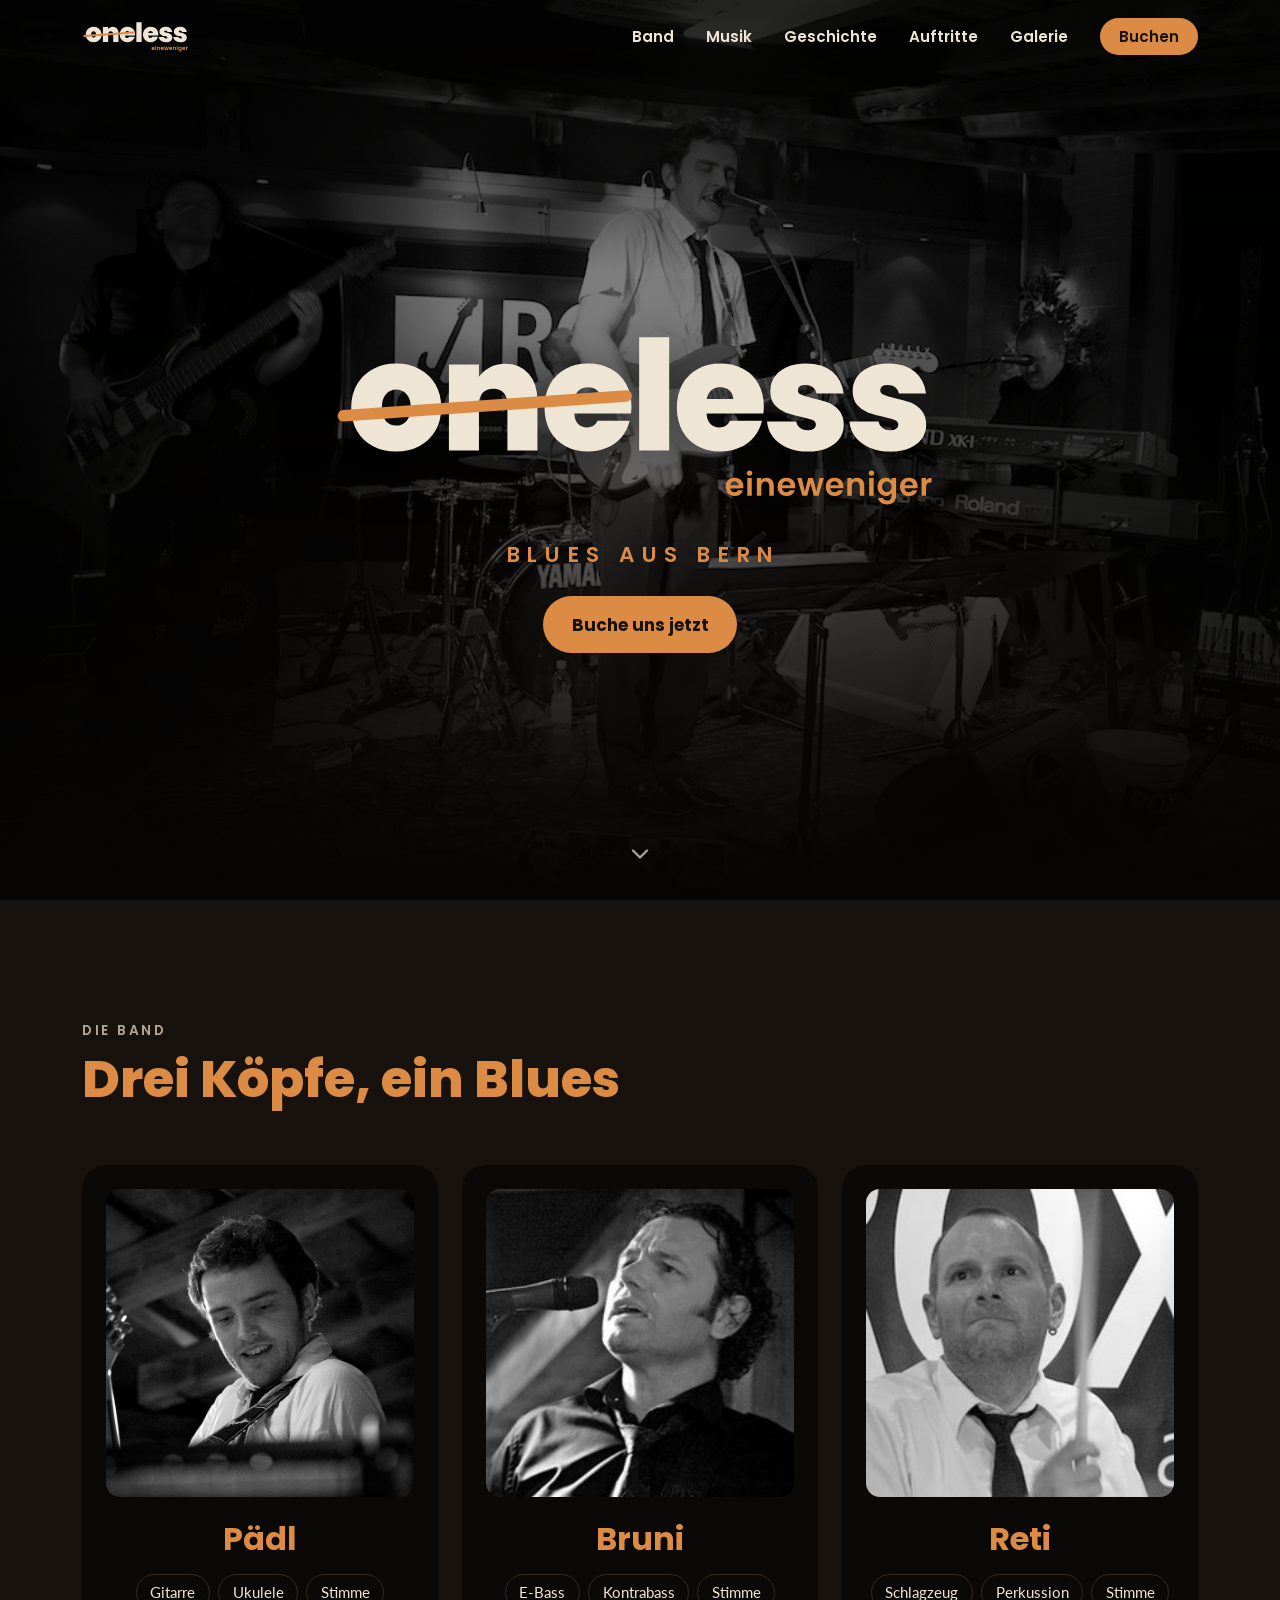
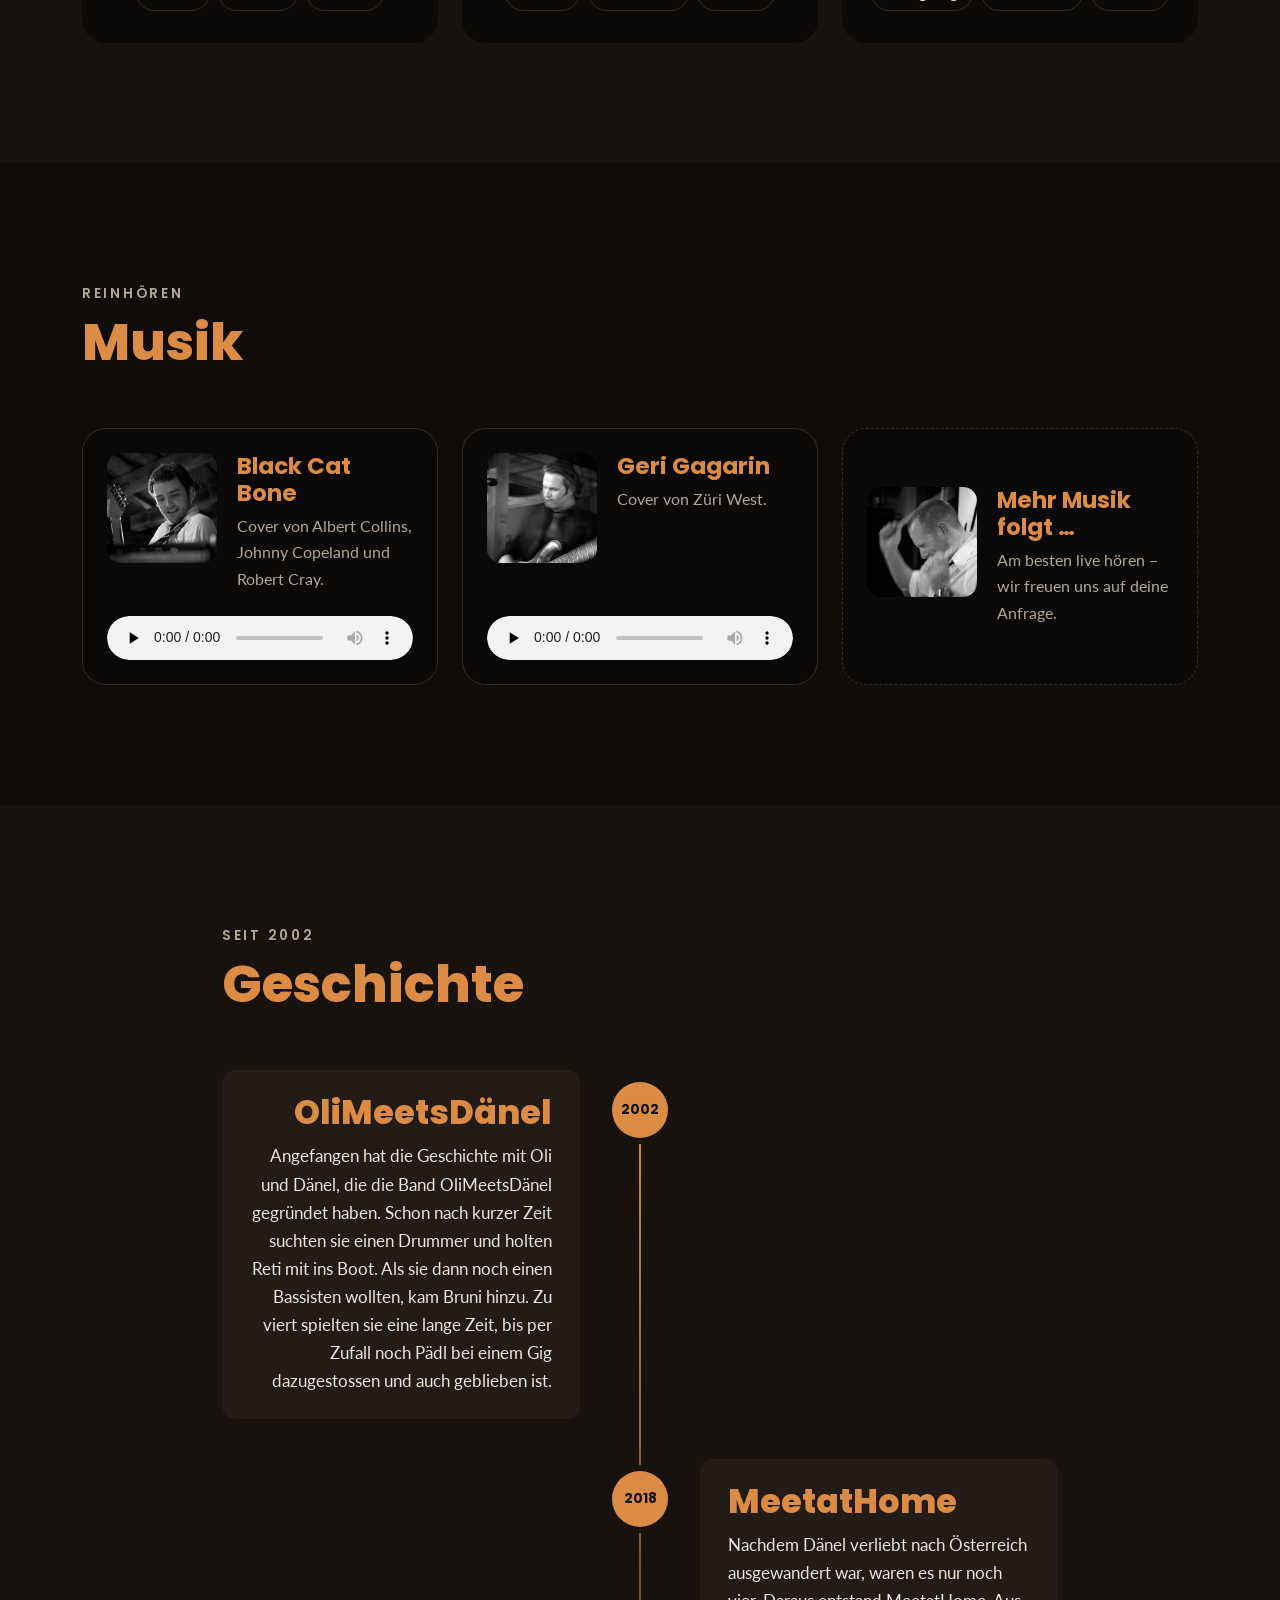
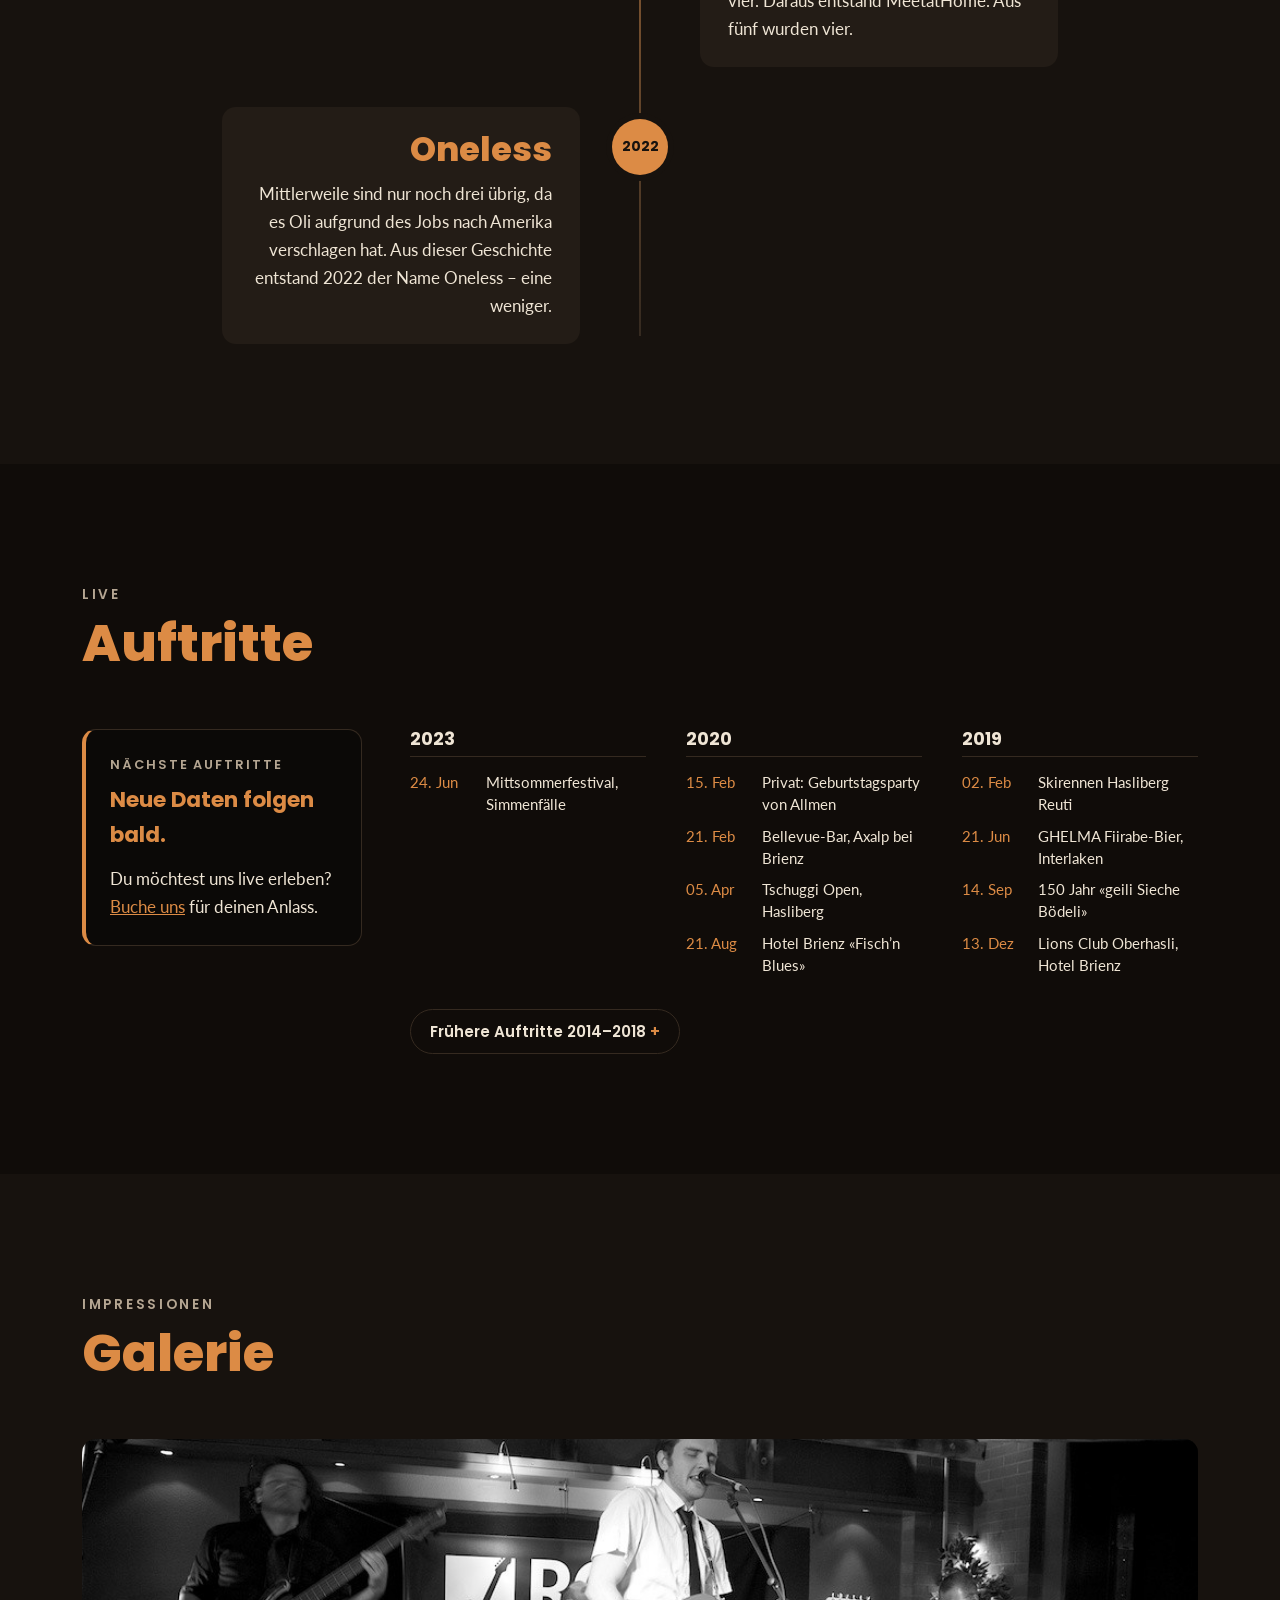
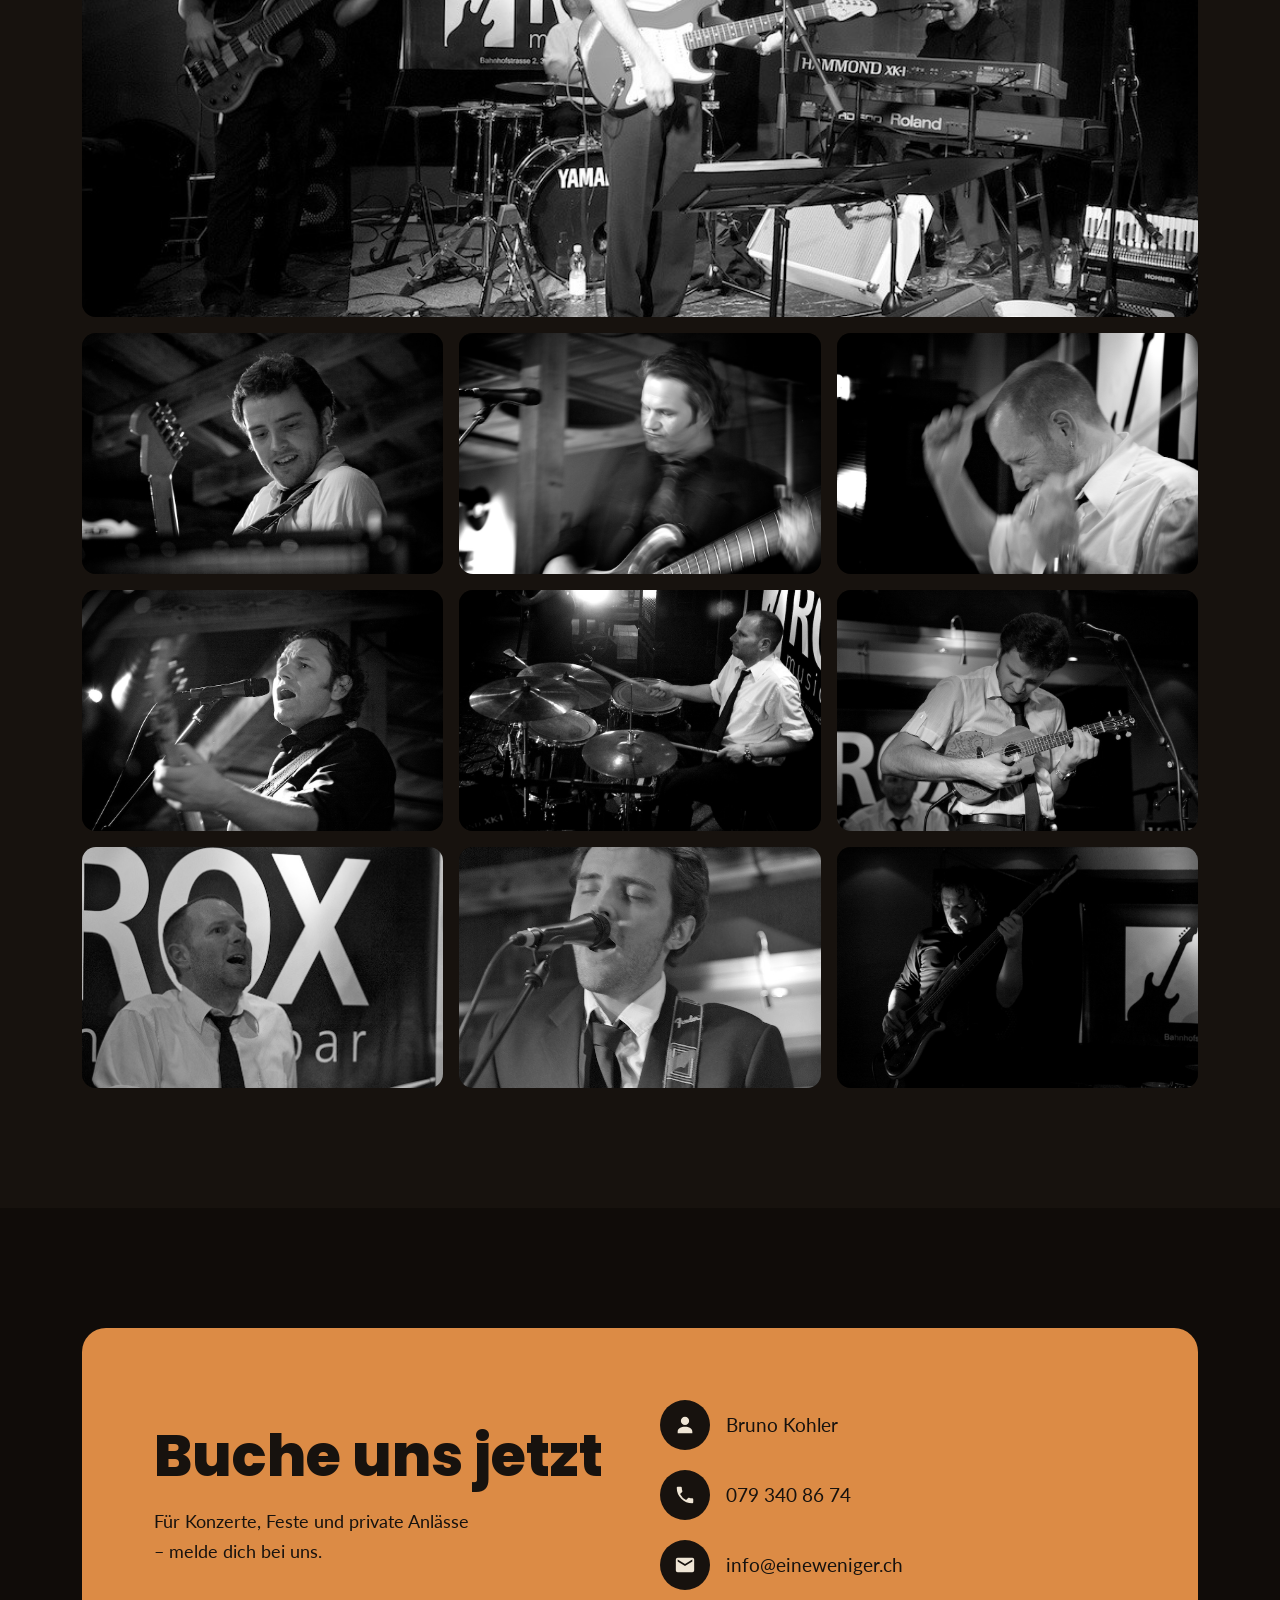
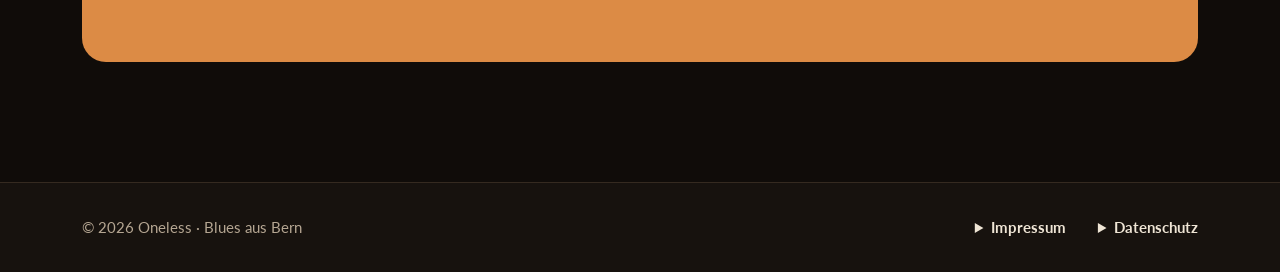
==== commit fd548cbe: "fix navbar logo #top bug" ====
--- a/index.html
+++ b/index.html
@@ -45,7 +45,7 @@
 <body>
   <a class="skip-link" href="#main">Zum Inhalt springen</a>
 
-  <header class="site-header" id="top">
+  <header class="site-header">
     <nav class="nav container" aria-label="Hauptnavigation">
       <a class="nav__brand" href="#top" aria-label="Oneless – zum Seitenanfang">
         <img src="assets/img/logo.svg" alt="Oneless" width="850" height="266">
@@ -67,7 +67,7 @@
 
   <main id="main">
     <!-- Hero -->
-    <section class="hero" aria-label="Willkommen">
+    <section class="hero" id="top" aria-label="Willkommen">
       <img class="hero__bg" src="assets/img/band.jpg" alt="" width="1024" height="683" fetchpriority="high">
       <div class="hero__content container">
         <h1 class="hero__title">
